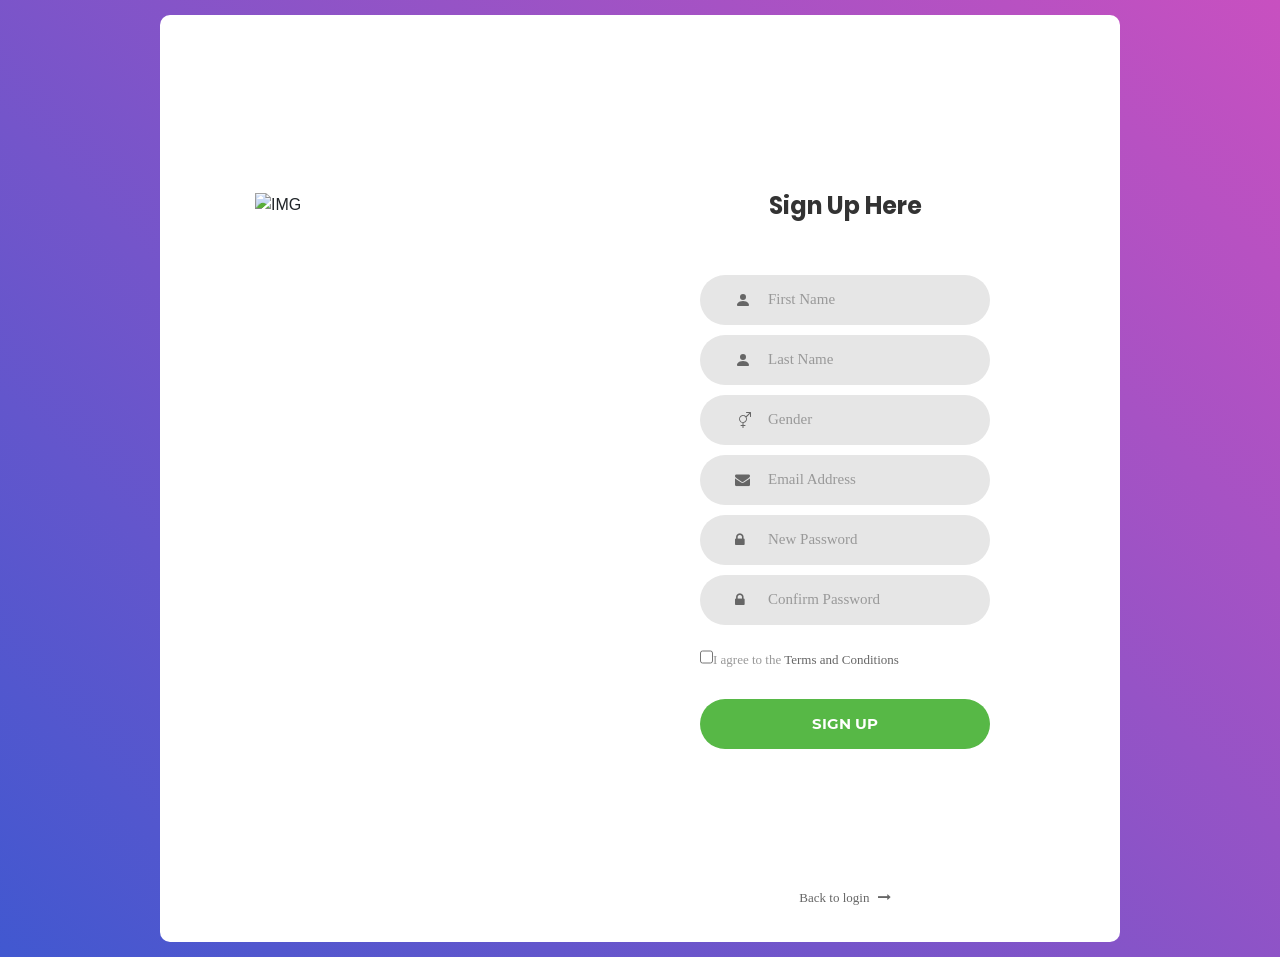
==== signup.html @ 1c7eb10a "Add files via upload" ====
<!DOCTYPE html>
<html lang="en">
  <head>
    <title>Sign Up Page - Student Portfolio</title>
    <meta charset="UTF-8" />
    <meta name="viewport" content="width=device-width, initial-scale=1" />
    <!--===============================================================================================-->
    <link rel="icon" type="image/png" href="images/icons/favicon.ico" />
    <!--===============================================================================================-->
    <link
      rel="stylesheet"
      type="text/css"
      href="vendor/bootstrap/css/bootstrap.min.css"
    />
    <!--===============================================================================================-->
    <link
      rel="stylesheet"
      type="text/css"
      href="fonts/font-awesome-4.7.0/css/font-awesome.min.css"
    />
    <!--===============================================================================================-->
    <link rel="stylesheet" type="text/css" href="vendor/animate/animate.css" />
    <!--===============================================================================================-->
    <link
      rel="stylesheet"
      type="text/css"
      href="vendor/css-hamburgers/hamburgers.min.css"
    />
    <!--===============================================================================================-->
    <link
      rel="stylesheet"
      type="text/css"
      href="vendor/select2/select2.min.css"
    />
    <!--===============================================================================================-->
    <link rel="stylesheet" type="text/css" href="css/util.css" />
    <link rel="stylesheet" type="text/css" href="css/main.css" />
    <!--===============================================================================================-->
  </head>
  <body>
    <div class="limiter">
      <div class="container-login100">
        <div class="wrap-login100">
          <div class="login100-pic js-tilt" data-tilt>
            <img src="images/img-01.png" alt="IMG" />
          </div>

          <form class="login100-form validate-form">
            <span class="login100-form-title"> Sign Up Here </span>

            <div
              class="wrap-input100 validate-input"
              data-validate="Valid email is required: ex@abc.xyz"
            >
              <input
                class="input100"
                type="text"
                name="First Name"
                placeholder="First Name"
              />
              <span class="focus-input100"> </span>
              <span class="symbol-input100"><svg xmlns="http://www.w3.org/2000/svg" width="16" height="16" fill="currentColor" class="bi bi-person-fill" viewBox="0 0 16 16">
                <path d="M3 14s-1 0-1-1 1-4 6-4 6 3 6 4-1 1-1 1zm5-6a3 3 0 1 0 0-6 3 3 0 0 0 0 6"/>
              </svg></span>
            </div>

            <div
              class="wrap-input100 validate-input"
              data-validate="Valid email is required: ex@abc.xyz"
            >
              <input
              
                class="input100"
                type="text"
                name="Last Name"
                placeholder="Last Name"
              />
              
              <span class="focus-input100"> </span>
              <span class="symbol-input100"><svg xmlns="http://www.w3.org/2000/svg" width="16" height="16" fill="currentColor" class="bi bi-person-fill" viewBox="0 0 16 16">
                <path d="M3 14s-1 0-1-1 1-4 6-4 6 3 6 4-1 1-1 1zm5-6a3 3 0 1 0 0-6 3 3 0 0 0 0 6"/>
              </svg></span>
            </div>

            
            <div
            class="wrap-input100 validate-input"
            data-validate="Valid email is required: ex@abc.xyz"
          >
            <input
              class="input100"
              type="text"
              name="gender"
              placeholder="Gender"
            />
            <span class="focus-input100"></span>
            <span class="symbol-input100">
             <svg xmlns="http://www.w3.org/2000/svg" width="16" height="16" fill="currentColor" class="bi bi-gender-ambiguous" viewBox="0 0 16 16">
                    <path fill-rule="evenodd" d="M11.5 1a.5.5 0 0 1 0-1h4a.5.5 0 0 1 .5.5v4a.5.5 0 0 1-1 0V1.707l-3.45 3.45A4 4 0 0 1 8.5 10.97V13H10a.5.5 0 0 1 0 1H8.5v1.5a.5.5 0 0 1-1 0V14H6a.5.5 0 0 1 0-1h1.5v-2.03a4 4 0 1 1 3.471-6.648L14.293 1zm-.997 4.346a3 3 0 1 0-5.006 3.309 3 3 0 0 0 5.006-3.31z"/>
                  </svg>
            </span>
          </div>

            <div
              class="wrap-input100 validate-input"
              data-validate="Valid email is required: ex@abc.xyz"
            >
              <input
                class="input100"
                type="text"
                name="email"
                placeholder="Email Address"
              />
              <span class="focus-input100"></span>
              <span class="symbol-input100">
                <i class="fa fa-envelope" aria-hidden="true"></i>
              </span>
            </div>


            <div
              class="wrap-input100 validate-input"
              data-validate="Password is required"
            >
              <input
                class="input100"
                type="password"
                name="pass"
                placeholder="New Password"
              />
              <span class="focus-input100"></span>
              <span class="symbol-input100">
                <i class="fa fa-lock" aria-hidden="true"></i>
              </span>
            </div>

            <div
              class="wrap-input100 validate-input"
              data-validate="Password is required"
            >
              <input
                class="input100"
                type="password"
                name="pass"
                placeholder="Confirm Password"
              />
              <span class="focus-input100"></span>
              <span class="symbol-input100">
                <i class="fa fa-lock" aria-hidden="true"></i>
              </span>
            </div>
            <div
              class="btn-group"
              role="group"
              aria-label="Basic checkbox toggle button group"
            >
              <input
                type="checkbox"
                class="btn-check"
                id="btncheck1"
                autocomplete="off"
              />
              <label class="" for="btncheck1"
                ><div class="text-center p-t-12">
                  <span class="txt1"> <span> I agree to the </span>
                  <a class="txt2" href=""> Terms and Conditions </a>
                </div></label
              >
            </div>
            <div class="container-login100-form-btn">
              <a href="index.html" class="login100-form-btn">Sign Up</a>
            </div>


            <div class="text-center p-t-136">
              <a class="txt2" href="login.html">
                Back to login
                <i class="fa fa-long-arrow-right m-l-5" aria-hidden="true"></i>
              </a>
            </div>
          </form>
        </div>
      </div>
    </div>

    <!--===============================================================================================-->
    <script src="vendor/jquery/jquery-3.2.1.min.js"></script>
    <!--===============================================================================================-->
    <script src="vendor/bootstrap/js/popper.js"></script>
    <script src="vendor/bootstrap/js/bootstrap.min.js"></script>
    <!--===============================================================================================-->
    <script src="vendor/select2/select2.min.js"></script>
    <!--===============================================================================================-->
    <script src="vendor/tilt/tilt.jquery.min.js"></script>
    <script>
      $(".js-tilt").tilt({
        scale: 1.1,
      });
    </script>
    <!--===============================================================================================-->
    <script src="js/main.js"></script>
  </body>
</html>
---- vendor/css-hamburgers/hamburgers.min.css ----
/*!
 * Hamburgers
 * @description Tasty CSS-animated hamburgers
 * @author Jonathan Suh @jonsuh
 * @site https://jonsuh.com/hamburgers
 * @link https://github.com/jonsuh/hamburgers
 */
.hamburger {
  font: inherit;
  display: inline-block;
  overflow: visible;
  margin: 0;
  padding: 15px;
  cursor: pointer;
  transition-timing-function: linear;
  transition-duration: 0.15s;
  transition-property: opacity, filter;
  text-transform: none;
  color: inherit;
  border: 0;
  background-color: transparent;
}
.hamburger:hover {
  opacity: 0.7;
}
.hamburger-box {
  position: relative;
  display: inline-block;
  width: 40px;
  height: 24px;
}
.hamburger-inner {
  top: 50%;
  display: block;
  margin-top: -2px;
}
.hamburger-inner,
.hamburger-inner:after,
.hamburger-inner:before {
  position: absolute;
  width: 40px;
  height: 4px;
  transition-timing-function: ease;
  transition-duration: 0.15s;
  transition-property: transform;
  border-radius: 4px;
  background-color: #000;
}
.hamburger-inner:after,
.hamburger-inner:before {
  display: block;
  content: "";
}
.hamburger-inner:before {
  top: -10px;
}
.hamburger-inner:after {
  bottom: -10px;
}
.hamburger--3dx .hamburger-box {
  perspective: 80px;
}
.hamburger--3dx .hamburger-inner {
  transition: transform 0.2s cubic-bezier(0.645, 0.045, 0.355, 1),
    background-color 0s cubic-bezier(0.645, 0.045, 0.355, 1) 0.1s;
}
.hamburger--3dx .hamburger-inner:after,
.hamburger--3dx .hamburger-inner:before {
  transition: transform 0s cubic-bezier(0.645, 0.045, 0.355, 1) 0.1s;
}
.hamburger--3dx.is-active .hamburger-inner {
  transform: rotateY(180deg);
  background-color: transparent;
}
.hamburger--3dx.is-active .hamburger-inner:before {
  transform: translate3d(0, 10px, 0) rotate(45deg);
}
.hamburger--3dx.is-active .hamburger-inner:after {
  transform: translate3d(0, -10px, 0) rotate(-45deg);
}
.hamburger--3dx-r .hamburger-box {
  perspective: 80px;
}
.hamburger--3dx-r .hamburger-inner {
  transition: transform 0.2s cubic-bezier(0.645, 0.045, 0.355, 1),
    background-color 0s cubic-bezier(0.645, 0.045, 0.355, 1) 0.1s;
}
.hamburger--3dx-r .hamburger-inner:after,
.hamburger--3dx-r .hamburger-inner:before {
  transition: transform 0s cubic-bezier(0.645, 0.045, 0.355, 1) 0.1s;
}
.hamburger--3dx-r.is-active .hamburger-inner {
  transform: rotateY(-180deg);
  background-color: transparent;
}
.hamburger--3dx-r.is-active .hamburger-inner:before {
  transform: translate3d(0, 10px, 0) rotate(45deg);
}
.hamburger--3dx-r.is-active .hamburger-inner:after {
  transform: translate3d(0, -10px, 0) rotate(-45deg);
}
.hamburger--3dy .hamburger-box {
  perspective: 80px;
}
.hamburger--3dy .hamburger-inner {
  transition: transform 0.2s cubic-bezier(0.645, 0.045, 0.355, 1),
    background-color 0s cubic-bezier(0.645, 0.045, 0.355, 1) 0.1s;
}
.hamburger--3dy .hamburger-inner:after,
.hamburger--3dy .hamburger-inner:before {
  transition: transform 0s cubic-bezier(0.645, 0.045, 0.355, 1) 0.1s;
}
.hamburger--3dy.is-active .hamburger-inner {
  transform: rotateX(-180deg);
  background-color: transparent;
}
.hamburger--3dy.is-active .hamburger-inner:before {
  transform: translate3d(0, 10px, 0) rotate(45deg);
}
.hamburger--3dy.is-active .hamburger-inner:after {
  transform: translate3d(0, -10px, 0) rotate(-45deg);
}
.hamburger--3dy-r .hamburger-box {
  perspective: 80px;
}
.hamburger--3dy-r .hamburger-inner {
  transition: transform 0.2s cubic-bezier(0.645, 0.045, 0.355, 1),
    background-color 0s cubic-bezier(0.645, 0.045, 0.355, 1) 0.1s;
}
.hamburger--3dy-r .hamburger-inner:after,
.hamburger--3dy-r .hamburger-inner:before {
  transition: transform 0s cubic-bezier(0.645, 0.045, 0.355, 1) 0.1s;
}
.hamburger--3dy-r.is-active .hamburger-inner {
  transform: rotateX(180deg);
  background-color: transparent;
}
.hamburger--3dy-r.is-active .hamburger-inner:before {
  transform: translate3d(0, 10px, 0) rotate(45deg);
}
.hamburger--3dy-r.is-active .hamburger-inner:after {
  transform: translate3d(0, -10px, 0) rotate(-45deg);
}
.hamburger--arrow.is-active .hamburger-inner:before {
  transform: translate3d(-8px, 0, 0) rotate(-45deg) scaleX(0.7);
}
.hamburger--arrow.is-active .hamburger-inner:after {
  transform: translate3d(-8px, 0, 0) rotate(45deg) scaleX(0.7);
}
.hamburger--arrow-r.is-active .hamburger-inner:before {
  transform: translate3d(8px, 0, 0) rotate(45deg) scaleX(0.7);
}
.hamburger--arrow-r.is-active .hamburger-inner:after {
  transform: translate3d(8px, 0, 0) rotate(-45deg) scaleX(0.7);
}
.hamburger--arrowalt .hamburger-inner:before {
  transition: top 0.1s ease 0.15s,
    transform 0.15s cubic-bezier(0.165, 0.84, 0.44, 1);
}
.hamburger--arrowalt .hamburger-inner:after {
  transition: bottom 0.1s ease 0.15s,
    transform 0.15s cubic-bezier(0.165, 0.84, 0.44, 1);
}
.hamburger--arrowalt.is-active .hamburger-inner:before {
  top: 0;
  transition: top 0.1s ease,
    transform 0.15s cubic-bezier(0.895, 0.03, 0.685, 0.22) 0.1s;
  transform: translate3d(-8px, -10px, 0) rotate(-45deg) scaleX(0.7);
}
.hamburger--arrowalt.is-active .hamburger-inner:after {
  bottom: 0;
  transition: bottom 0.1s ease,
    transform 0.15s cubic-bezier(0.895, 0.03, 0.685, 0.22) 0.1s;
  transform: translate3d(-8px, 10px, 0) rotate(45deg) scaleX(0.7);
}
.hamburger--arrowalt-r .hamburger-inner:before {
  transition: top 0.1s ease 0.15s,
    transform 0.15s cubic-bezier(0.165, 0.84, 0.44, 1);
}
.hamburger--arrowalt-r .hamburger-inner:after {
  transition: bottom 0.1s ease 0.15s,
    transform 0.15s cubic-bezier(0.165, 0.84, 0.44, 1);
}
.hamburger--arrowalt-r.is-active .hamburger-inner:before {
  top: 0;
  transition: top 0.1s ease,
    transform 0.15s cubic-bezier(0.895, 0.03, 0.685, 0.22) 0.1s;
  transform: translate3d(8px, -10px, 0) rotate(45deg) scaleX(0.7);
}
.hamburger--arrowalt-r.is-active .hamburger-inner:after {
  bottom: 0;
  transition: bottom 0.1s ease,
    transform 0.15s cubic-bezier(0.895, 0.03, 0.685, 0.22) 0.1s;
  transform: translate3d(8px, 10px, 0) rotate(-45deg) scaleX(0.7);
}
.hamburger--boring .hamburger-inner,
.hamburger--boring .hamburger-inner:after,
.hamburger--boring .hamburger-inner:before {
  transition-property: none;
}
.hamburger--boring.is-active .hamburger-inner {
  transform: rotate(45deg);
}
.hamburger--boring.is-active .hamburger-inner:before {
  top: 0;
  opacity: 0;
}
.hamburger--boring.is-active .hamburger-inner:after {
  bottom: 0;
  transform: rotate(-90deg);
}
.hamburger--collapse .hamburger-inner {
  top: auto;
  bottom: 0;
  transition-delay: 0.15s;
  transition-timing-function: cubic-bezier(0.55, 0.055, 0.675, 0.19);
  transition-duration: 0.15s;
}
.hamburger--collapse .hamburger-inner:after {
  top: -20px;
  transition: top 0.3s cubic-bezier(0.33333, 0.66667, 0.66667, 1) 0.3s,
    opacity 0.1s linear;
}
.hamburger--collapse .hamburger-inner:before {
  transition: top 0.12s cubic-bezier(0.33333, 0.66667, 0.66667, 1) 0.3s,
    transform 0.15s cubic-bezier(0.55, 0.055, 0.675, 0.19);
}
.hamburger--collapse.is-active .hamburger-inner {
  transition-delay: 0.32s;
  transition-timing-function: cubic-bezier(0.215, 0.61, 0.355, 1);
  transform: translate3d(0, -10px, 0) rotate(-45deg);
}
.hamburger--collapse.is-active .hamburger-inner:after {
  top: 0;
  transition: top 0.3s cubic-bezier(0.33333, 0, 0.66667, 0.33333),
    opacity 0.1s linear 0.27s;
  opacity: 0;
}
.hamburger--collapse.is-active .hamburger-inner:before {
  top: 0;
  transition: top 0.12s cubic-bezier(0.33333, 0, 0.66667, 0.33333) 0.18s,
    transform 0.15s cubic-bezier(0.215, 0.61, 0.355, 1) 0.42s;
  transform: rotate(-90deg);
}
.hamburger--collapse-r .hamburger-inner {
  top: auto;
  bottom: 0;
  transition-delay: 0.15s;
  transition-timing-function: cubic-bezier(0.55, 0.055, 0.675, 0.19);
  transition-duration: 0.15s;
}
.hamburger--collapse-r .hamburger-inner:after {
  top: -20px;
  transition: top 0.3s cubic-bezier(0.33333, 0.66667, 0.66667, 1) 0.3s,
    opacity 0.1s linear;
}
.hamburger--collapse-r .hamburger-inner:before {
  transition: top 0.12s cubic-bezier(0.33333, 0.66667, 0.66667, 1) 0.3s,
    transform 0.15s cubic-bezier(0.55, 0.055, 0.675, 0.19);
}
.hamburger--collapse-r.is-active .hamburger-inner {
  transition-delay: 0.32s;
  transition-timing-function: cubic-bezier(0.215, 0.61, 0.355, 1);
  transform: translate3d(0, -10px, 0) rotate(45deg);
}
.hamburger--collapse-r.is-active .hamburger-inner:after {
  top: 0;
  transition: top 0.3s cubic-bezier(0.33333, 0, 0.66667, 0.33333),
    opacity 0.1s linear 0.27s;
  opacity: 0;
}
.hamburger--collapse-r.is-active .hamburger-inner:before {
  top: 0;
  transition: top 0.12s cubic-bezier(0.33333, 0, 0.66667, 0.33333) 0.18s,
    transform 0.15s cubic-bezier(0.215, 0.61, 0.355, 1) 0.42s;
  transform: rotate(90deg);
}
.hamburger--elastic .hamburger-inner {
  top: 2px;
  transition-timing-function: cubic-bezier(0.68, -0.55, 0.265, 1.55);
  transition-duration: 0.4s;
}
.hamburger--elastic .hamburger-inner:before {
  top: 10px;
  transition: opacity 0.15s ease 0.4s;
}
.hamburger--elastic .hamburger-inner:after {
  top: 20px;
  transition: transform 0.4s cubic-bezier(0.68, -0.55, 0.265, 1.55);
}
.hamburger--elastic.is-active .hamburger-inner {
  transition-delay: 0.1s;
  transform: translate3d(0, 10px, 0) rotate(135deg);
}
.hamburger--elastic.is-active .hamburger-inner:before {
  transition-delay: 0s;
  opacity: 0;
}
.hamburger--elastic.is-active .hamburger-inner:after {
  transition-delay: 0.1s;
  transform: translate3d(0, -20px, 0) rotate(-270deg);
}
.hamburger--elastic-r .hamburger-inner {
  top: 2px;
  transition-timing-function: cubic-bezier(0.68, -0.55, 0.265, 1.55);
  transition-duration: 0.4s;
}
.hamburger--elastic-r .hamburger-inner:before {
  top: 10px;
  transition: opacity 0.15s ease 0.4s;
}
.hamburger--elastic-r .hamburger-inner:after {
  top: 20px;
  transition: transform 0.4s cubic-bezier(0.68, -0.55, 0.265, 1.55);
}
.hamburger--elastic-r.is-active .hamburger-inner {
  transition-delay: 0.1s;
  transform: translate3d(0, 10px, 0) rotate(-135deg);
}
.hamburger--elastic-r.is-active .hamburger-inner:before {
  transition-delay: 0s;
  opacity: 0;
}
.hamburger--elastic-r.is-active .hamburger-inner:after {
  transition-delay: 0.1s;
  transform: translate3d(0, -20px, 0) rotate(270deg);
}
.hamburger--emphatic {
  overflow: hidden;
}
.hamburger--emphatic .hamburger-inner {
  transition: background-color 0.2s ease-in 0.25s;
}
.hamburger--emphatic .hamburger-inner:before {
  left: 0;
  transition: transform 0.2s cubic-bezier(0.6, 0.04, 0.98, 0.335),
    top 0.05s linear 0.2s, left 0.2s ease-in 0.25s;
}
.hamburger--emphatic .hamburger-inner:after {
  top: 10px;
  right: 0;
  transition: transform 0.2s cubic-bezier(0.6, 0.04, 0.98, 0.335),
    top 0.05s linear 0.2s, right 0.2s ease-in 0.25s;
}
.hamburger--emphatic.is-active .hamburger-inner {
  transition-delay: 0s;
  transition-timing-function: ease-out;
  background-color: transparent;
}
.hamburger--emphatic.is-active .hamburger-inner:before {
  top: -80px;
  left: -80px;
  transition: left 0.2s ease-out, top 0.05s linear 0.2s,
    transform 0.2s cubic-bezier(0.075, 0.82, 0.165, 1) 0.25s;
  transform: translate3d(80px, 80px, 0) rotate(45deg);
}
.hamburger--emphatic.is-active .hamburger-inner:after {
  top: -80px;
  right: -80px;
  transition: right 0.2s ease-out, top 0.05s linear 0.2s,
    transform 0.2s cubic-bezier(0.075, 0.82, 0.165, 1) 0.25s;
  transform: translate3d(-80px, 80px, 0) rotate(-45deg);
}
.hamburger--emphatic-r {
  overflow: hidden;
}
.hamburger--emphatic-r .hamburger-inner {
  transition: background-color 0.2s ease-in 0.25s;
}
.hamburger--emphatic-r .hamburger-inner:before {
  left: 0;
  transition: transform 0.2s cubic-bezier(0.6, 0.04, 0.98, 0.335),
    top 0.05s linear 0.2s, left 0.2s ease-in 0.25s;
}
.hamburger--emphatic-r .hamburger-inner:after {
  top: 10px;
  right: 0;
  transition: transform 0.2s cubic-bezier(0.6, 0.04, 0.98, 0.335),
    top 0.05s linear 0.2s, right 0.2s ease-in 0.25s;
}
.hamburger--emphatic-r.is-active .hamburger-inner {
  transition-delay: 0s;
  transition-timing-function: ease-out;
  background-color: transparent;
}
.hamburger--emphatic-r.is-active .hamburger-inner:before {
  top: 80px;
  left: -80px;
  transition: left 0.2s ease-out, top 0.05s linear 0.2s,
    transform 0.2s cubic-bezier(0.075, 0.82, 0.165, 1) 0.25s;
  transform: translate3d(80px, -80px, 0) rotate(-45deg);
}
.hamburger--emphatic-r.is-active .hamburger-inner:after {
  top: 80px;
  right: -80px;
  transition: right 0.2s ease-out, top 0.05s linear 0.2s,
    transform 0.2s cubic-bezier(0.075, 0.82, 0.165, 1) 0.25s;
  transform: translate3d(-80px, -80px, 0) rotate(45deg);
}
.hamburger--slider .hamburger-inner {
  top: 2px;
}
.hamburger--slider .hamburger-inner:before {
  top: 10px;
  transition-timing-function: ease;
  transition-duration: 0.2s;
  transition-property: transform, opacity;
}
.hamburger--slider .hamburger-inner:after {
  top: 20px;
}
.hamburger--slider.is-active .hamburger-inner {
  transform: translate3d(0, 10px, 0) rotate(45deg);
}
.hamburger--slider.is-active .hamburger-inner:before {
  transform: rotate(-45deg) translate3d(-5.71429px, -6px, 0);
  opacity: 0;
}
.hamburger--slider.is-active .hamburger-inner:after {
  transform: translate3d(0, -20px, 0) rotate(-90deg);
}
.hamburger--slider-r .hamburger-inner {
  top: 2px;
}
.hamburger--slider-r .hamburger-inner:before {
  top: 10px;
  transition-timing-function: ease;
  transition-duration: 0.2s;
  transition-property: transform, opacity;
}
.hamburger--slider-r .hamburger-inner:after {
  top: 20px;
}
.hamburger--slider-r.is-active .hamburger-inner {
  transform: translate3d(0, 10px, 0) rotate(-45deg);
}
.hamburger--slider-r.is-active .hamburger-inner:before {
  transform: rotate(45deg) translate3d(5.71429px, -6px, 0);
  opacity: 0;
}
.hamburger--slider-r.is-active .hamburger-inner:after {
  transform: translate3d(0, -20px, 0) rotate(90deg);
}
.hamburger--spring .hamburger-inner {
  top: 2px;
  transition: background-color 0s linear 0.15s;
}
.hamburger--spring .hamburger-inner:before {
  top: 10px;
  transition: top 0.12s cubic-bezier(0.33333, 0.66667, 0.66667, 1) 0.3s,
    transform 0.15s cubic-bezier(0.55, 0.055, 0.675, 0.19);
}
.hamburger--spring .hamburger-inner:after {
  top: 20px;
  transition: top 0.3s cubic-bezier(0.33333, 0.66667, 0.66667, 1) 0.3s,
    transform 0.15s cubic-bezier(0.55, 0.055, 0.675, 0.19);
}
.hamburger--spring.is-active .hamburger-inner {
  transition-delay: 0.32s;
  background-color: transparent;
}
.hamburger--spring.is-active .hamburger-inner:before {
  top: 0;
  transition: top 0.12s cubic-bezier(0.33333, 0, 0.66667, 0.33333) 0.18s,
    transform 0.15s cubic-bezier(0.215, 0.61, 0.355, 1) 0.32s;
  transform: translate3d(0, 10px, 0) rotate(45deg);
}
.hamburger--spring.is-active .hamburger-inner:after {
  top: 0;
  transition: top 0.3s cubic-bezier(0.33333, 0, 0.66667, 0.33333),
    transform 0.15s cubic-bezier(0.215, 0.61, 0.355, 1) 0.32s;
  transform: translate3d(0, 10px, 0) rotate(-45deg);
}
.hamburger--spring-r .hamburger-inner {
  top: auto;
  bottom: 0;
  transition-delay: 0s;
  transition-timing-function: cubic-bezier(0.55, 0.055, 0.675, 0.19);
  transition-duration: 0.15s;
}
.hamburger--spring-r .hamburger-inner:after {
  top: -20px;
  transition: top 0.3s cubic-bezier(0.33333, 0.66667, 0.66667, 1) 0.3s,
    opacity 0s linear;
}
.hamburger--spring-r .hamburger-inner:before {
  transition: top 0.12s cubic-bezier(0.33333, 0.66667, 0.66667, 1) 0.3s,
    transform 0.15s cubic-bezier(0.55, 0.055, 0.675, 0.19);
}
.hamburger--spring-r.is-active .hamburger-inner {
  transition-delay: 0.32s;
  transition-timing-function: cubic-bezier(0.215, 0.61, 0.355, 1);
  transform: translate3d(0, -10px, 0) rotate(-45deg);
}
.hamburger--spring-r.is-active .hamburger-inner:after {
  top: 0;
  transition: top 0.3s cubic-bezier(0.33333, 0, 0.66667, 0.33333),
    opacity 0s linear 0.32s;
  opacity: 0;
}
.hamburger--spring-r.is-active .hamburger-inner:before {
  top: 0;
  transition: top 0.12s cubic-bezier(0.33333, 0, 0.66667, 0.33333) 0.18s,
    transform 0.15s cubic-bezier(0.215, 0.61, 0.355, 1) 0.32s;
  transform: rotate(90deg);
}
.hamburger--stand .hamburger-inner {
  transition: transform 0.1s cubic-bezier(0.55, 0.055, 0.675, 0.19) 0.22s,
    background-color 0s linear 0.1s;
}
.hamburger--stand .hamburger-inner:before {
  transition: top 0.1s ease-in 0.1s,
    transform 0.1s cubic-bezier(0.55, 0.055, 0.675, 0.19) 0s;
}
.hamburger--stand .hamburger-inner:after {
  transition: bottom 0.1s ease-in 0.1s,
    transform 0.1s cubic-bezier(0.55, 0.055, 0.675, 0.19) 0s;
}
.hamburger--stand.is-active .hamburger-inner {
  transition: transform 0.1s cubic-bezier(0.215, 0.61, 0.355, 1) 0s,
    background-color 0s linear 0.22s;
  transform: rotate(90deg);
  background-color: transparent;
}
.hamburger--stand.is-active .hamburger-inner:before {
  top: 0;
  transition: top 0.1s ease-out 0.12s,
    transform 0.1s cubic-bezier(0.215, 0.61, 0.355, 1) 0.22s;
  transform: rotate(-45deg);
}
.hamburger--stand.is-active .hamburger-inner:after {
  bottom: 0;
  transition: bottom 0.1s ease-out 0.12s,
    transform 0.1s cubic-bezier(0.215, 0.61, 0.355, 1) 0.22s;
  transform: rotate(45deg);
}
.hamburger--stand-r .hamburger-inner {
  transition: transform 0.1s cubic-bezier(0.55, 0.055, 0.675, 0.19) 0.22s,
    background-color 0s linear 0.1s;
}
.hamburger--stand-r .hamburger-inner:before {
  transition: top 0.1s ease-in 0.1s,
    transform 0.1s cubic-bezier(0.55, 0.055, 0.675, 0.19) 0s;
}
.hamburger--stand-r .hamburger-inner:after {
  transition: bottom 0.1s ease-in 0.1s,
    transform 0.1s cubic-bezier(0.55, 0.055, 0.675, 0.19) 0s;
}
.hamburger--stand-r.is-active .hamburger-inner {
  transition: transform 0.1s cubic-bezier(0.215, 0.61, 0.355, 1) 0s,
    background-color 0s linear 0.22s;
  transform: rotate(-90deg);
  background-color: transparent;
}
.hamburger--stand-r.is-active .hamburger-inner:before {
  top: 0;
  transition: top 0.1s ease-out 0.12s,
    transform 0.1s cubic-bezier(0.215, 0.61, 0.355, 1) 0.22s;
  transform: rotate(-45deg);
}
.hamburger--stand-r.is-active .hamburger-inner:after {
  bottom: 0;
  transition: bottom 0.1s ease-out 0.12s,
    transform 0.1s cubic-bezier(0.215, 0.61, 0.355, 1) 0.22s;
  transform: rotate(45deg);
}
.hamburger--spin .hamburger-inner {
  transition-timing-function: cubic-bezier(0.55, 0.055, 0.675, 0.19);
  transition-duration: 0.3s;
}
.hamburger--spin .hamburger-inner:before {
  transition: top 0.1s ease-in 0.34s, opacity 0.1s ease-in;
}
.hamburger--spin .hamburger-inner:after {
  transition: bottom 0.1s ease-in 0.34s,
    transform 0.3s cubic-bezier(0.55, 0.055, 0.675, 0.19);
}
.hamburger--spin.is-active .hamburger-inner {
  transition-delay: 0.14s;
  transition-timing-function: cubic-bezier(0.215, 0.61, 0.355, 1);
  transform: rotate(225deg);
}
.hamburger--spin.is-active .hamburger-inner:before {
  top: 0;
  transition: top 0.1s ease-out, opacity 0.1s ease-out 0.14s;
  opacity: 0;
}
.hamburger--spin.is-active .hamburger-inner:after {
  bottom: 0;
  transition: bottom 0.1s ease-out,
    transform 0.3s cubic-bezier(0.215, 0.61, 0.355, 1) 0.14s;
  transform: rotate(-90deg);
}
.hamburger--spin-r .hamburger-inner {
  transition-timing-function: cubic-bezier(0.55, 0.055, 0.675, 0.19);
  transition-duration: 0.3s;
}
.hamburger--spin-r .hamburger-inner:before {
  transition: top 0.1s ease-in 0.34s, opacity 0.1s ease-in;
}
.hamburger--spin-r .hamburger-inner:after {
  transition: bottom 0.1s ease-in 0.34s,
    transform 0.3s cubic-bezier(0.55, 0.055, 0.675, 0.19);
}
.hamburger--spin-r.is-active .hamburger-inner {
  transition-delay: 0.14s;
  transition-timing-function: cubic-bezier(0.215, 0.61, 0.355, 1);
  transform: rotate(-225deg);
}
.hamburger--spin-r.is-active .hamburger-inner:before {
  top: 0;
  transition: top 0.1s ease-out, opacity 0.1s ease-out 0.14s;
  opacity: 0;
}
.hamburger--spin-r.is-active .hamburger-inner:after {
  bottom: 0;
  transition: bottom 0.1s ease-out,
    transform 0.3s cubic-bezier(0.215, 0.61, 0.355, 1) 0.14s;
  transform: rotate(90deg);
}
.hamburger--squeeze .hamburger-inner {
  transition-timing-function: cubic-bezier(0.55, 0.055, 0.675, 0.19);
  transition-duration: 0.1s;
}
.hamburger--squeeze .hamburger-inner:before {
  transition: top 0.1s ease 0.14s, opacity 0.1s ease;
}
.hamburger--squeeze .hamburger-inner:after {
  transition: bottom 0.1s ease 0.14s,
    transform 0.1s cubic-bezier(0.55, 0.055, 0.675, 0.19);
}
.hamburger--squeeze.is-active .hamburger-inner {
  transition-delay: 0.14s;
  transition-timing-function: cubic-bezier(0.215, 0.61, 0.355, 1);
  transform: rotate(45deg);
}
.hamburger--squeeze.is-active .hamburger-inner:before {
  top: 0;
  transition: top 0.1s ease, opacity 0.1s ease 0.14s;
  opacity: 0;
}
.hamburger--squeeze.is-active .hamburger-inner:after {
  bottom: 0;
  transition: bottom 0.1s ease,
    transform 0.1s cubic-bezier(0.215, 0.61, 0.355, 1) 0.14s;
  transform: rotate(-90deg);
}
.hamburger--vortex .hamburger-inner {
  transition-timing-function: cubic-bezier(0.19, 1, 0.22, 1);
  transition-duration: 0.3s;
}
.hamburger--vortex .hamburger-inner:after,
.hamburger--vortex .hamburger-inner:before {
  transition-delay: 0.1s;
  transition-timing-function: linear;
  transition-duration: 0s;
}
.hamburger--vortex .hamburger-inner:before {
  transition-property: top, opacity;
}
.hamburger--vortex .hamburger-inner:after {
  transition-property: bottom, transform;
}
.hamburger--vortex.is-active .hamburger-inner {
  transition-timing-function: cubic-bezier(0.19, 1, 0.22, 1);
  transform: rotate(765deg);
}
.hamburger--vortex.is-active .hamburger-inner:after,
.hamburger--vortex.is-active .hamburger-inner:before {
  transition-delay: 0s;
}
.hamburger--vortex.is-active .hamburger-inner:before {
  top: 0;
  opacity: 0;
}
.hamburger--vortex.is-active .hamburger-inner:after {
  bottom: 0;
  transform: rotate(90deg);
}
.hamburger--vortex-r .hamburger-inner {
  transition-timing-function: cubic-bezier(0.19, 1, 0.22, 1);
  transition-duration: 0.3s;
}
.hamburger--vortex-r .hamburger-inner:after,
.hamburger--vortex-r .hamburger-inner:before {
  transition-delay: 0.1s;
  transition-timing-function: linear;
  transition-duration: 0s;
}
.hamburger--vortex-r .hamburger-inner:before {
  transition-property: top, opacity;
}
.hamburger--vortex-r .hamburger-inner:after {
  transition-property: bottom, transform;
}
.hamburger--vortex-r.is-active .hamburger-inner {
  transition-timing-function: cubic-bezier(0.19, 1, 0.22, 1);
  transform: rotate(-765deg);
}
.hamburger--vortex-r.is-active .hamburger-inner:after,
.hamburger--vortex-r.is-active .hamburger-inner:before {
  transition-delay: 0s;
}
.hamburger--vortex-r.is-active .hamburger-inner:before {
  top: 0;
  opacity: 0;
}
.hamburger--vortex-r.is-active .hamburger-inner:after {
  bottom: 0;
  transform: rotate(-90deg);
}
---- css/util.css ----
/*[ FONT SIZE ]
///////////////////////////////////////////////////////////
*/
.fs-1 {font-size: 1px;}
.fs-2 {font-size: 2px;}
.fs-3 {font-size: 3px;}
.fs-4 {font-size: 4px;}
.fs-5 {font-size: 5px;}
.fs-6 {font-size: 6px;}
.fs-7 {font-size: 7px;}
.fs-8 {font-size: 8px;}
.fs-9 {font-size: 9px;}
.fs-10 {font-size: 10px;}
.fs-11 {font-size: 11px;}
.fs-12 {font-size: 12px;}
.fs-13 {font-size: 13px;}
.fs-14 {font-size: 14px;}
.fs-15 {font-size: 15px;}
.fs-16 {font-size: 16px;}
.fs-17 {font-size: 17px;}
.fs-18 {font-size: 18px;}
.fs-19 {font-size: 19px;}
.fs-20 {font-size: 20px;}
.fs-21 {font-size: 21px;}
.fs-22 {font-size: 22px;}
.fs-23 {font-size: 23px;}
.fs-24 {font-size: 24px;}
.fs-25 {font-size: 25px;}
.fs-26 {font-size: 26px;}
.fs-27 {font-size: 27px;}
.fs-28 {font-size: 28px;}
.fs-29 {font-size: 29px;}
.fs-30 {font-size: 30px;}
.fs-31 {font-size: 31px;}
.fs-32 {font-size: 32px;}
.fs-33 {font-size: 33px;}
.fs-34 {font-size: 34px;}
.fs-35 {font-size: 35px;}
.fs-36 {font-size: 36px;}
.fs-37 {font-size: 37px;}
.fs-38 {font-size: 38px;}
.fs-39 {font-size: 39px;}
.fs-40 {font-size: 40px;}
.fs-41 {font-size: 41px;}
.fs-42 {font-size: 42px;}
.fs-43 {font-size: 43px;}
.fs-44 {font-size: 44px;}
.fs-45 {font-size: 45px;}
.fs-46 {font-size: 46px;}
.fs-47 {font-size: 47px;}
.fs-48 {font-size: 48px;}
.fs-49 {font-size: 49px;}
.fs-50 {font-size: 50px;}
.fs-51 {font-size: 51px;}
.fs-52 {font-size: 52px;}
.fs-53 {font-size: 53px;}
.fs-54 {font-size: 54px;}
.fs-55 {font-size: 55px;}
.fs-56 {font-size: 56px;}
.fs-57 {font-size: 57px;}
.fs-58 {font-size: 58px;}
.fs-59 {font-size: 59px;}
.fs-60 {font-size: 60px;}
.fs-61 {font-size: 61px;}
.fs-62 {font-size: 62px;}
.fs-63 {font-size: 63px;}
.fs-64 {font-size: 64px;}
.fs-65 {font-size: 65px;}
.fs-66 {font-size: 66px;}
.fs-67 {font-size: 67px;}
.fs-68 {font-size: 68px;}
.fs-69 {font-size: 69px;}
.fs-70 {font-size: 70px;}
.fs-71 {font-size: 71px;}
.fs-72 {font-size: 72px;}
.fs-73 {font-size: 73px;}
.fs-74 {font-size: 74px;}
.fs-75 {font-size: 75px;}
.fs-76 {font-size: 76px;}
.fs-77 {font-size: 77px;}
.fs-78 {font-size: 78px;}
.fs-79 {font-size: 79px;}
.fs-80 {font-size: 80px;}
.fs-81 {font-size: 81px;}
.fs-82 {font-size: 82px;}
.fs-83 {font-size: 83px;}
.fs-84 {font-size: 84px;}
.fs-85 {font-size: 85px;}
.fs-86 {font-size: 86px;}
.fs-87 {font-size: 87px;}
.fs-88 {font-size: 88px;}
.fs-89 {font-size: 89px;}
.fs-90 {font-size: 90px;}
.fs-91 {font-size: 91px;}
.fs-92 {font-size: 92px;}
.fs-93 {font-size: 93px;}
.fs-94 {font-size: 94px;}
.fs-95 {font-size: 95px;}
.fs-96 {font-size: 96px;}
.fs-97 {font-size: 97px;}
.fs-98 {font-size: 98px;}
.fs-99 {font-size: 99px;}
.fs-100 {font-size: 100px;}
.fs-101 {font-size: 101px;}
.fs-102 {font-size: 102px;}
.fs-103 {font-size: 103px;}
.fs-104 {font-size: 104px;}
.fs-105 {font-size: 105px;}
.fs-106 {font-size: 106px;}
.fs-107 {font-size: 107px;}
.fs-108 {font-size: 108px;}
.fs-109 {font-size: 109px;}
.fs-110 {font-size: 110px;}
.fs-111 {font-size: 111px;}
.fs-112 {font-size: 112px;}
.fs-113 {font-size: 113px;}
.fs-114 {font-size: 114px;}
.fs-115 {font-size: 115px;}
.fs-116 {font-size: 116px;}
.fs-117 {font-size: 117px;}
.fs-118 {font-size: 118px;}
.fs-119 {font-size: 119px;}
.fs-120 {font-size: 120px;}
.fs-121 {font-size: 121px;}
.fs-122 {font-size: 122px;}
.fs-123 {font-size: 123px;}
.fs-124 {font-size: 124px;}
.fs-125 {font-size: 125px;}
.fs-126 {font-size: 126px;}
.fs-127 {font-size: 127px;}
.fs-128 {font-size: 128px;}
.fs-129 {font-size: 129px;}
.fs-130 {font-size: 130px;}
.fs-131 {font-size: 131px;}
.fs-132 {font-size: 132px;}
.fs-133 {font-size: 133px;}
.fs-134 {font-size: 134px;}
.fs-135 {font-size: 135px;}
.fs-136 {font-size: 136px;}
.fs-137 {font-size: 137px;}
.fs-138 {font-size: 138px;}
.fs-139 {font-size: 139px;}
.fs-140 {font-size: 140px;}
.fs-141 {font-size: 141px;}
.fs-142 {font-size: 142px;}
.fs-143 {font-size: 143px;}
.fs-144 {font-size: 144px;}
.fs-145 {font-size: 145px;}
.fs-146 {font-size: 146px;}
.fs-147 {font-size: 147px;}
.fs-148 {font-size: 148px;}
.fs-149 {font-size: 149px;}
.fs-150 {font-size: 150px;}
.fs-151 {font-size: 151px;}
.fs-152 {font-size: 152px;}
.fs-153 {font-size: 153px;}
.fs-154 {font-size: 154px;}
.fs-155 {font-size: 155px;}
.fs-156 {font-size: 156px;}
.fs-157 {font-size: 157px;}
.fs-158 {font-size: 158px;}
.fs-159 {font-size: 159px;}
.fs-160 {font-size: 160px;}
.fs-161 {font-size: 161px;}
.fs-162 {font-size: 162px;}
.fs-163 {font-size: 163px;}
.fs-164 {font-size: 164px;}
.fs-165 {font-size: 165px;}
.fs-166 {font-size: 166px;}
.fs-167 {font-size: 167px;}
.fs-168 {font-size: 168px;}
.fs-169 {font-size: 169px;}
.fs-170 {font-size: 170px;}
.fs-171 {font-size: 171px;}
.fs-172 {font-size: 172px;}
.fs-173 {font-size: 173px;}
.fs-174 {font-size: 174px;}
.fs-175 {font-size: 175px;}
.fs-176 {font-size: 176px;}
.fs-177 {font-size: 177px;}
.fs-178 {font-size: 178px;}
.fs-179 {font-size: 179px;}
.fs-180 {font-size: 180px;}
.fs-181 {font-size: 181px;}
.fs-182 {font-size: 182px;}
.fs-183 {font-size: 183px;}
.fs-184 {font-size: 184px;}
.fs-185 {font-size: 185px;}
.fs-186 {font-size: 186px;}
.fs-187 {font-size: 187px;}
.fs-188 {font-size: 188px;}
.fs-189 {font-size: 189px;}
.fs-190 {font-size: 190px;}
.fs-191 {font-size: 191px;}
.fs-192 {font-size: 192px;}
.fs-193 {font-size: 193px;}
.fs-194 {font-size: 194px;}
.fs-195 {font-size: 195px;}
.fs-196 {font-size: 196px;}
.fs-197 {font-size: 197px;}
.fs-198 {font-size: 198px;}
.fs-199 {font-size: 199px;}
.fs-200 {font-size: 200px;}

/*[ PADDING ]
///////////////////////////////////////////////////////////
*/
.p-t-0 {padding-top: 0px;}
.p-t-1 {padding-top: 1px;}
.p-t-2 {padding-top: 2px;}
.p-t-3 {padding-top: 3px;}
.p-t-4 {padding-top: 4px;}
.p-t-5 {padding-top: 5px;}
.p-t-6 {padding-top: 6px;}
.p-t-7 {padding-top: 7px;}
.p-t-8 {padding-top: 8px;}
.p-t-9 {padding-top: 9px;}
.p-t-10 {padding-top: 10px;}
.p-t-11 {padding-top: 11px;}
.p-t-12 {padding-top: 12px;}
.p-t-13 {padding-top: 13px;}
.p-t-14 {padding-top: 14px;}
.p-t-15 {padding-top: 15px;}
.p-t-16 {padding-top: 16px;}
.p-t-17 {padding-top: 17px;}
.p-t-18 {padding-top: 18px;}
.p-t-19 {padding-top: 19px;}
.p-t-20 {padding-top: 20px;}
.p-t-21 {padding-top: 21px;}
.p-t-22 {padding-top: 22px;}
.p-t-23 {padding-top: 23px;}
.p-t-24 {padding-top: 24px;}
.p-t-25 {padding-top: 25px;}
.p-t-26 {padding-top: 26px;}
.p-t-27 {padding-top: 27px;}
.p-t-28 {padding-top: 28px;}
.p-t-29 {padding-top: 29px;}
.p-t-30 {padding-top: 30px;}
.p-t-31 {padding-top: 31px;}
.p-t-32 {padding-top: 32px;}
.p-t-33 {padding-top: 33px;}
.p-t-34 {padding-top: 34px;}
.p-t-35 {padding-top: 35px;}
.p-t-36 {padding-top: 36px;}
.p-t-37 {padding-top: 37px;}
.p-t-38 {padding-top: 38px;}
.p-t-39 {padding-top: 39px;}
.p-t-40 {padding-top: 40px;}
.p-t-41 {padding-top: 41px;}
.p-t-42 {padding-top: 42px;}
.p-t-43 {padding-top: 43px;}
.p-t-44 {padding-top: 44px;}
.p-t-45 {padding-top: 45px;}
.p-t-46 {padding-top: 46px;}
.p-t-47 {padding-top: 47px;}
.p-t-48 {padding-top: 48px;}
.p-t-49 {padding-top: 49px;}
.p-t-50 {padding-top: 50px;}
.p-t-51 {padding-top: 51px;}
.p-t-52 {padding-top: 52px;}
.p-t-53 {padding-top: 53px;}
.p-t-54 {padding-top: 54px;}
.p-t-55 {padding-top: 55px;}
.p-t-56 {padding-top: 56px;}
.p-t-57 {padding-top: 57px;}
.p-t-58 {padding-top: 58px;}
.p-t-59 {padding-top: 59px;}
.p-t-60 {padding-top: 60px;}
.p-t-61 {padding-top: 61px;}
.p-t-62 {padding-top: 62px;}
.p-t-63 {padding-top: 63px;}
.p-t-64 {padding-top: 64px;}
.p-t-65 {padding-top: 65px;}
.p-t-66 {padding-top: 66px;}
.p-t-67 {padding-top: 67px;}
.p-t-68 {padding-top: 68px;}
.p-t-69 {padding-top: 69px;}
.p-t-70 {padding-top: 70px;}
.p-t-71 {padding-top: 71px;}
.p-t-72 {padding-top: 72px;}
.p-t-73 {padding-top: 73px;}
.p-t-74 {padding-top: 74px;}
.p-t-75 {padding-top: 75px;}
.p-t-76 {padding-top: 76px;}
.p-t-77 {padding-top: 77px;}
.p-t-78 {padding-top: 78px;}
.p-t-79 {padding-top: 79px;}
.p-t-80 {padding-top: 80px;}
.p-t-81 {padding-top: 81px;}
.p-t-82 {padding-top: 82px;}
.p-t-83 {padding-top: 83px;}
.p-t-84 {padding-top: 84px;}
.p-t-85 {padding-top: 85px;}
.p-t-86 {padding-top: 86px;}
.p-t-87 {padding-top: 87px;}
.p-t-88 {padding-top: 88px;}
.p-t-89 {padding-top: 89px;}
.p-t-90 {padding-top: 90px;}
.p-t-91 {padding-top: 91px;}
.p-t-92 {padding-top: 92px;}
.p-t-93 {padding-top: 93px;}
.p-t-94 {padding-top: 94px;}
.p-t-95 {padding-top: 95px;}
.p-t-96 {padding-top: 96px;}
.p-t-97 {padding-top: 97px;}
.p-t-98 {padding-top: 98px;}
.p-t-99 {padding-top: 99px;}
.p-t-100 {padding-top: 100px;}
.p-t-101 {padding-top: 101px;}
.p-t-102 {padding-top: 102px;}
.p-t-103 {padding-top: 103px;}
.p-t-104 {padding-top: 104px;}
.p-t-105 {padding-top: 105px;}
.p-t-106 {padding-top: 106px;}
.p-t-107 {padding-top: 107px;}
.p-t-108 {padding-top: 108px;}
.p-t-109 {padding-top: 109px;}
.p-t-110 {padding-top: 110px;}
.p-t-111 {padding-top: 111px;}
.p-t-112 {padding-top: 112px;}
.p-t-113 {padding-top: 113px;}
.p-t-114 {padding-top: 114px;}
.p-t-115 {padding-top: 115px;}
.p-t-116 {padding-top: 116px;}
.p-t-117 {padding-top: 117px;}
.p-t-118 {padding-top: 118px;}
.p-t-119 {padding-top: 119px;}
.p-t-120 {padding-top: 120px;}
.p-t-121 {padding-top: 121px;}
.p-t-122 {padding-top: 122px;}
.p-t-123 {padding-top: 123px;}
.p-t-124 {padding-top: 124px;}
.p-t-125 {padding-top: 125px;}
.p-t-126 {padding-top: 126px;}
.p-t-127 {padding-top: 127px;}
.p-t-128 {padding-top: 128px;}
.p-t-129 {padding-top: 129px;}
.p-t-130 {padding-top: 130px;}
.p-t-131 {padding-top: 131px;}
.p-t-132 {padding-top: 132px;}
.p-t-133 {padding-top: 133px;}
.p-t-134 {padding-top: 134px;}
.p-t-135 {padding-top: 135px;}
.p-t-136 {padding-top: 136px;}
.p-t-137 {padding-top: 137px;}
.p-t-138 {padding-top: 138px;}
.p-t-139 {padding-top: 139px;}
.p-t-140 {padding-top: 140px;}
.p-t-141 {padding-top: 141px;}
.p-t-142 {padding-top: 142px;}
.p-t-143 {padding-top: 143px;}
.p-t-144 {padding-top: 144px;}
.p-t-145 {padding-top: 145px;}
.p-t-146 {padding-top: 146px;}
.p-t-147 {padding-top: 147px;}
.p-t-148 {padding-top: 148px;}
.p-t-149 {padding-top: 149px;}
.p-t-150 {padding-top: 150px;}
.p-t-151 {padding-top: 151px;}
.p-t-152 {padding-top: 152px;}
.p-t-153 {padding-top: 153px;}
.p-t-154 {padding-top: 154px;}
.p-t-155 {padding-top: 155px;}
.p-t-156 {padding-top: 156px;}
.p-t-157 {padding-top: 157px;}
.p-t-158 {padding-top: 158px;}
.p-t-159 {padding-top: 159px;}
.p-t-160 {padding-top: 160px;}
.p-t-161 {padding-top: 161px;}
.p-t-162 {padding-top: 162px;}
.p-t-163 {padding-top: 163px;}
.p-t-164 {padding-top: 164px;}
.p-t-165 {padding-top: 165px;}
.p-t-166 {padding-top: 166px;}
.p-t-167 {padding-top: 167px;}
.p-t-168 {padding-top: 168px;}
.p-t-169 {padding-top: 169px;}
.p-t-170 {padding-top: 170px;}
.p-t-171 {padding-top: 171px;}
.p-t-172 {padding-top: 172px;}
.p-t-173 {padding-top: 173px;}
.p-t-174 {padding-top: 174px;}
.p-t-175 {padding-top: 175px;}
.p-t-176 {padding-top: 176px;}
.p-t-177 {padding-top: 177px;}
.p-t-178 {padding-top: 178px;}
.p-t-179 {padding-top: 179px;}
.p-t-180 {padding-top: 180px;}
.p-t-181 {padding-top: 181px;}
.p-t-182 {padding-top: 182px;}
.p-t-183 {padding-top: 183px;}
.p-t-184 {padding-top: 184px;}
.p-t-185 {padding-top: 185px;}
.p-t-186 {padding-top: 186px;}
.p-t-187 {padding-top: 187px;}
.p-t-188 {padding-top: 188px;}
.p-t-189 {padding-top: 189px;}
.p-t-190 {padding-top: 190px;}
.p-t-191 {padding-top: 191px;}
.p-t-192 {padding-top: 192px;}
.p-t-193 {padding-top: 193px;}
.p-t-194 {padding-top: 194px;}
.p-t-195 {padding-top: 195px;}
.p-t-196 {padding-top: 196px;}
.p-t-197 {padding-top: 197px;}
.p-t-198 {padding-top: 198px;}
.p-t-199 {padding-top: 199px;}
.p-t-200 {padding-top: 200px;}
.p-t-201 {padding-top: 201px;}
.p-t-202 {padding-top: 202px;}
.p-t-203 {padding-top: 203px;}
.p-t-204 {padding-top: 204px;}
.p-t-205 {padding-top: 205px;}
.p-t-206 {padding-top: 206px;}
.p-t-207 {padding-top: 207px;}
.p-t-208 {padding-top: 208px;}
.p-t-209 {padding-top: 209px;}
.p-t-210 {padding-top: 210px;}
.p-t-211 {padding-top: 211px;}
.p-t-212 {padding-top: 212px;}
.p-t-213 {padding-top: 213px;}
.p-t-214 {padding-top: 214px;}
.p-t-215 {padding-top: 215px;}
.p-t-216 {padding-top: 216px;}
.p-t-217 {padding-top: 217px;}
.p-t-218 {padding-top: 218px;}
.p-t-219 {padding-top: 219px;}
.p-t-220 {padding-top: 220px;}
.p-t-221 {padding-top: 221px;}
.p-t-222 {padding-top: 222px;}
.p-t-223 {padding-top: 223px;}
.p-t-224 {padding-top: 224px;}
.p-t-225 {padding-top: 225px;}
.p-t-226 {padding-top: 226px;}
.p-t-227 {padding-top: 227px;}
.p-t-228 {padding-top: 228px;}
.p-t-229 {padding-top: 229px;}
.p-t-230 {padding-top: 230px;}
.p-t-231 {padding-top: 231px;}
.p-t-232 {padding-top: 232px;}
.p-t-233 {padding-top: 233px;}
.p-t-234 {padding-top: 234px;}
.p-t-235 {padding-top: 235px;}
.p-t-236 {padding-top: 236px;}
.p-t-237 {padding-top: 237px;}
.p-t-238 {padding-top: 238px;}
.p-t-239 {padding-top: 239px;}
.p-t-240 {padding-top: 240px;}
.p-t-241 {padding-top: 241px;}
.p-t-242 {padding-top: 242px;}
.p-t-243 {padding-top: 243px;}
.p-t-244 {padding-top: 244px;}
.p-t-245 {padding-top: 245px;}
.p-t-246 {padding-top: 246px;}
.p-t-247 {padding-top: 247px;}
.p-t-248 {padding-top: 248px;}
.p-t-249 {padding-top: 249px;}
.p-t-250 {padding-top: 250px;}
.p-b-0 {padding-bottom: 0px;}
.p-b-1 {padding-bottom: 1px;}
.p-b-2 {padding-bottom: 2px;}
.p-b-3 {padding-bottom: 3px;}
.p-b-4 {padding-bottom: 4px;}
.p-b-5 {padding-bottom: 5px;}
.p-b-6 {padding-bottom: 6px;}
.p-b-7 {padding-bottom: 7px;}
.p-b-8 {padding-bottom: 8px;}
.p-b-9 {padding-bottom: 9px;}
.p-b-10 {padding-bottom: 10px;}
.p-b-11 {padding-bottom: 11px;}
.p-b-12 {padding-bottom: 12px;}
.p-b-13 {padding-bottom: 13px;}
.p-b-14 {padding-bottom: 14px;}
.p-b-15 {padding-bottom: 15px;}
.p-b-16 {padding-bottom: 16px;}
.p-b-17 {padding-bottom: 17px;}
.p-b-18 {padding-bottom: 18px;}
.p-b-19 {padding-bottom: 19px;}
.p-b-20 {padding-bottom: 20px;}
.p-b-21 {padding-bottom: 21px;}
.p-b-22 {padding-bottom: 22px;}
.p-b-23 {padding-bottom: 23px;}
.p-b-24 {padding-bottom: 24px;}
.p-b-25 {padding-bottom: 25px;}
.p-b-26 {padding-bottom: 26px;}
.p-b-27 {padding-bottom: 27px;}
.p-b-28 {padding-bottom: 28px;}
.p-b-29 {padding-bottom: 29px;}
.p-b-30 {padding-bottom: 30px;}
.p-b-31 {padding-bottom: 31px;}
.p-b-32 {padding-bottom: 32px;}
.p-b-33 {padding-bottom: 33px;}
.p-b-34 {padding-bottom: 34px;}
.p-b-35 {padding-bottom: 35px;}
.p-b-36 {padding-bottom: 36px;}
.p-b-37 {padding-bottom: 37px;}
.p-b-38 {padding-bottom: 38px;}
.p-b-39 {padding-bottom: 39px;}
.p-b-40 {padding-bottom: 40px;}
.p-b-41 {padding-bottom: 41px;}
.p-b-42 {padding-bottom: 42px;}
.p-b-43 {padding-bottom: 43px;}
.p-b-44 {padding-bottom: 44px;}
.p-b-45 {padding-bottom: 45px;}
.p-b-46 {padding-bottom: 46px;}
.p-b-47 {padding-bottom: 47px;}
.p-b-48 {padding-bottom: 48px;}
.p-b-49 {padding-bottom: 49px;}
.p-b-50 {padding-bottom: 50px;}
.p-b-51 {padding-bottom: 51px;}
.p-b-52 {padding-bottom: 52px;}
.p-b-53 {padding-bottom: 53px;}
.p-b-54 {padding-bottom: 54px;}
.p-b-55 {padding-bottom: 55px;}
.p-b-56 {padding-bottom: 56px;}
.p-b-57 {padding-bottom: 57px;}
.p-b-58 {padding-bottom: 58px;}
.p-b-59 {padding-bottom: 59px;}
.p-b-60 {padding-bottom: 60px;}
.p-b-61 {padding-bottom: 61px;}
.p-b-62 {padding-bottom: 62px;}
.p-b-63 {padding-bottom: 63px;}
.p-b-64 {padding-bottom: 64px;}
.p-b-65 {padding-bottom: 65px;}
.p-b-66 {padding-bottom: 66px;}
.p-b-67 {padding-bottom: 67px;}
.p-b-68 {padding-bottom: 68px;}
.p-b-69 {padding-bottom: 69px;}
.p-b-70 {padding-bottom: 70px;}
.p-b-71 {padding-bottom: 71px;}
.p-b-72 {padding-bottom: 72px;}
.p-b-73 {padding-bottom: 73px;}
.p-b-74 {padding-bottom: 74px;}
.p-b-75 {padding-bottom: 75px;}
.p-b-76 {padding-bottom: 76px;}
.p-b-77 {padding-bottom: 77px;}
.p-b-78 {padding-bottom: 78px;}
.p-b-79 {padding-bottom: 79px;}
.p-b-80 {padding-bottom: 80px;}
.p-b-81 {padding-bottom: 81px;}
.p-b-82 {padding-bottom: 82px;}
.p-b-83 {padding-bottom: 83px;}
.p-b-84 {padding-bottom: 84px;}
.p-b-85 {padding-bottom: 85px;}
.p-b-86 {padding-bottom: 86px;}
.p-b-87 {padding-bottom: 87px;}
.p-b-88 {padding-bottom: 88px;}
.p-b-89 {padding-bottom: 89px;}
.p-b-90 {padding-bottom: 90px;}
.p-b-91 {padding-bottom: 91px;}
.p-b-92 {padding-bottom: 92px;}
.p-b-93 {padding-bottom: 93px;}
.p-b-94 {padding-bottom: 94px;}
.p-b-95 {padding-bottom: 95px;}
.p-b-96 {padding-bottom: 96px;}
.p-b-97 {padding-bottom: 97px;}
.p-b-98 {padding-bottom: 98px;}
.p-b-99 {padding-bottom: 99px;}
.p-b-100 {padding-bottom: 100px;}
.p-b-101 {padding-bottom: 101px;}
.p-b-102 {padding-bottom: 102px;}
.p-b-103 {padding-bottom: 103px;}
.p-b-104 {padding-bottom: 104px;}
.p-b-105 {padding-bottom: 105px;}
.p-b-106 {padding-bottom: 106px;}
.p-b-107 {padding-bottom: 107px;}
.p-b-108 {padding-bottom: 108px;}
.p-b-109 {padding-bottom: 109px;}
.p-b-110 {padding-bottom: 110px;}
.p-b-111 {padding-bottom: 111px;}
.p-b-112 {padding-bottom: 112px;}
.p-b-113 {padding-bottom: 113px;}
.p-b-114 {padding-bottom: 114px;}
.p-b-115 {padding-bottom: 115px;}
.p-b-116 {padding-bottom: 116px;}
.p-b-117 {padding-bottom: 117px;}
.p-b-118 {padding-bottom: 118px;}
.p-b-119 {padding-bottom: 119px;}
.p-b-120 {padding-bottom: 120px;}
.p-b-121 {padding-bottom: 121px;}
.p-b-122 {padding-bottom: 122px;}
.p-b-123 {padding-bottom: 123px;}
.p-b-124 {padding-bottom: 124px;}
.p-b-125 {padding-bottom: 125px;}
.p-b-126 {padding-bottom: 126px;}
.p-b-127 {padding-bottom: 127px;}
.p-b-128 {padding-bottom: 128px;}
.p-b-129 {padding-bottom: 129px;}
.p-b-130 {padding-bottom: 130px;}
.p-b-131 {padding-bottom: 131px;}
.p-b-132 {padding-bottom: 132px;}
.p-b-133 {padding-bottom: 133px;}
.p-b-134 {padding-bottom: 134px;}
.p-b-135 {padding-bottom: 135px;}
.p-b-136 {padding-bottom: 136px;}
.p-b-137 {padding-bottom: 137px;}
.p-b-138 {padding-bottom: 138px;}
.p-b-139 {padding-bottom: 139px;}
.p-b-140 {padding-bottom: 140px;}
.p-b-141 {padding-bottom: 141px;}
.p-b-142 {padding-bottom: 142px;}
.p-b-143 {padding-bottom: 143px;}
.p-b-144 {padding-bottom: 144px;}
.p-b-145 {padding-bottom: 145px;}
.p-b-146 {padding-bottom: 146px;}
.p-b-147 {padding-bottom: 147px;}
.p-b-148 {padding-bottom: 148px;}
.p-b-149 {padding-bottom: 149px;}
.p-b-150 {padding-bottom: 150px;}
.p-b-151 {padding-bottom: 151px;}
.p-b-152 {padding-bottom: 152px;}
.p-b-153 {padding-bottom: 153px;}
.p-b-154 {padding-bottom: 154px;}
.p-b-155 {padding-bottom: 155px;}
.p-b-156 {padding-bottom: 156px;}
.p-b-157 {padding-bottom: 157px;}
.p-b-158 {padding-bottom: 158px;}
.p-b-159 {padding-bottom: 159px;}
.p-b-160 {padding-bottom: 160px;}
.p-b-161 {padding-bottom: 161px;}
.p-b-162 {padding-bottom: 162px;}
.p-b-163 {padding-bottom: 163px;}
.p-b-164 {padding-bottom: 164px;}
.p-b-165 {padding-bottom: 165px;}
.p-b-166 {padding-bottom: 166px;}
.p-b-167 {padding-bottom: 167px;}
.p-b-168 {padding-bottom: 168px;}
.p-b-169 {padding-bottom: 169px;}
.p-b-170 {padding-bottom: 170px;}
.p-b-171 {padding-bottom: 171px;}
.p-b-172 {padding-bottom: 172px;}
.p-b-173 {padding-bottom: 173px;}
.p-b-174 {padding-bottom: 174px;}
.p-b-175 {padding-bottom: 175px;}
.p-b-176 {padding-bottom: 176px;}
.p-b-177 {padding-bottom: 177px;}
.p-b-178 {padding-bottom: 178px;}
.p-b-179 {padding-bottom: 179px;}
.p-b-180 {padding-bottom: 180px;}
.p-b-181 {padding-bottom: 181px;}
.p-b-182 {padding-bottom: 182px;}
.p-b-183 {padding-bottom: 183px;}
.p-b-184 {padding-bottom: 184px;}
.p-b-185 {padding-bottom: 185px;}
.p-b-186 {padding-bottom: 186px;}
.p-b-187 {padding-bottom: 187px;}
.p-b-188 {padding-bottom: 188px;}
.p-b-189 {padding-bottom: 189px;}
.p-b-190 {padding-bottom: 190px;}
.p-b-191 {padding-bottom: 191px;}
.p-b-192 {padding-bottom: 192px;}
.p-b-193 {padding-bottom: 193px;}
.p-b-194 {padding-bottom: 194px;}
.p-b-195 {padding-bottom: 195px;}
.p-b-196 {padding-bottom: 196px;}
.p-b-197 {padding-bottom: 197px;}
.p-b-198 {padding-bottom: 198px;}
.p-b-199 {padding-bottom: 199px;}
.p-b-200 {padding-bottom: 200px;}
.p-b-201 {padding-bottom: 201px;}
.p-b-202 {padding-bottom: 202px;}
.p-b-203 {padding-bottom: 203px;}
.p-b-204 {padding-bottom: 204px;}
.p-b-205 {padding-bottom: 205px;}
.p-b-206 {padding-bottom: 206px;}
.p-b-207 {padding-bottom: 207px;}
.p-b-208 {padding-bottom: 208px;}
.p-b-209 {padding-bottom: 209px;}
.p-b-210 {padding-bottom: 210px;}
.p-b-211 {padding-bottom: 211px;}
.p-b-212 {padding-bottom: 212px;}
.p-b-213 {padding-bottom: 213px;}
.p-b-214 {padding-bottom: 214px;}
.p-b-215 {padding-bottom: 215px;}
.p-b-216 {padding-bottom: 216px;}
.p-b-217 {padding-bottom: 217px;}
.p-b-218 {padding-bottom: 218px;}
.p-b-219 {padding-bottom: 219px;}
.p-b-220 {padding-bottom: 220px;}
.p-b-221 {padding-bottom: 221px;}
.p-b-222 {padding-bottom: 222px;}
.p-b-223 {padding-bottom: 223px;}
.p-b-224 {padding-bottom: 224px;}
.p-b-225 {padding-bottom: 225px;}
.p-b-226 {padding-bottom: 226px;}
.p-b-227 {padding-bottom: 227px;}
.p-b-228 {padding-bottom: 228px;}
.p-b-229 {padding-bottom: 229px;}
.p-b-230 {padding-bottom: 230px;}
.p-b-231 {padding-bottom: 231px;}
.p-b-232 {padding-bottom: 232px;}
.p-b-233 {padding-bottom: 233px;}
.p-b-234 {padding-bottom: 234px;}
.p-b-235 {padding-bottom: 235px;}
.p-b-236 {padding-bottom: 236px;}
.p-b-237 {padding-bottom: 237px;}
.p-b-238 {padding-bottom: 238px;}
.p-b-239 {padding-bottom: 239px;}
.p-b-240 {padding-bottom: 240px;}
.p-b-241 {padding-bottom: 241px;}
.p-b-242 {padding-bottom: 242px;}
.p-b-243 {padding-bottom: 243px;}
.p-b-244 {padding-bottom: 244px;}
.p-b-245 {padding-bottom: 245px;}
.p-b-246 {padding-bottom: 246px;}
.p-b-247 {padding-bottom: 247px;}
.p-b-248 {padding-bottom: 248px;}
.p-b-249 {padding-bottom: 249px;}
.p-b-250 {padding-bottom: 250px;}
.p-l-0 {padding-left: 0px;}
.p-l-1 {padding-left: 1px;}
.p-l-2 {padding-left: 2px;}
.p-l-3 {padding-left: 3px;}
.p-l-4 {padding-left: 4px;}
.p-l-5 {padding-left: 5px;}
.p-l-6 {padding-left: 6px;}
.p-l-7 {padding-left: 7px;}
.p-l-8 {padding-left: 8px;}
.p-l-9 {padding-left: 9px;}
.p-l-10 {padding-left: 10px;}
.p-l-11 {padding-left: 11px;}
.p-l-12 {padding-left: 12px;}
.p-l-13 {padding-left: 13px;}
.p-l-14 {padding-left: 14px;}
.p-l-15 {padding-left: 15px;}
.p-l-16 {padding-left: 16px;}
.p-l-17 {padding-left: 17px;}
.p-l-18 {padding-left: 18px;}
.p-l-19 {padding-left: 19px;}
.p-l-20 {padding-left: 20px;}
.p-l-21 {padding-left: 21px;}
.p-l-22 {padding-left: 22px;}
.p-l-23 {padding-left: 23px;}
.p-l-24 {padding-left: 24px;}
.p-l-25 {padding-left: 25px;}
.p-l-26 {padding-left: 26px;}
.p-l-27 {padding-left: 27px;}
.p-l-28 {padding-left: 28px;}
.p-l-29 {padding-left: 29px;}
.p-l-30 {padding-left: 30px;}
.p-l-31 {padding-left: 31px;}
.p-l-32 {padding-left: 32px;}
.p-l-33 {padding-left: 33px;}
.p-l-34 {padding-left: 34px;}
.p-l-35 {padding-left: 35px;}
.p-l-36 {padding-left: 36px;}
.p-l-37 {padding-left: 37px;}
.p-l-38 {padding-left: 38px;}
.p-l-39 {padding-left: 39px;}
.p-l-40 {padding-left: 40px;}
.p-l-41 {padding-left: 41px;}
.p-l-42 {padding-left: 42px;}
.p-l-43 {padding-left: 43px;}
.p-l-44 {padding-left: 44px;}
.p-l-45 {padding-left: 45px;}
.p-l-46 {padding-left: 46px;}
.p-l-47 {padding-left: 47px;}
.p-l-48 {padding-left: 48px;}
.p-l-49 {padding-left: 49px;}
.p-l-50 {padding-left: 50px;}
.p-l-51 {padding-left: 51px;}
.p-l-52 {padding-left: 52px;}
.p-l-53 {padding-left: 53px;}
.p-l-54 {padding-left: 54px;}
.p-l-55 {padding-left: 55px;}
.p-l-56 {padding-left: 56px;}
.p-l-57 {padding-left: 57px;}
.p-l-58 {padding-left: 58px;}
.p-l-59 {padding-left: 59px;}
.p-l-60 {padding-left: 60px;}
.p-l-61 {padding-left: 61px;}
.p-l-62 {padding-left: 62px;}
.p-l-63 {padding-left: 63px;}
.p-l-64 {padding-left: 64px;}
.p-l-65 {padding-left: 65px;}
.p-l-66 {padding-left: 66px;}
.p-l-67 {padding-left: 67px;}
.p-l-68 {padding-left: 68px;}
.p-l-69 {padding-left: 69px;}
.p-l-70 {padding-left: 70px;}
.p-l-71 {padding-left: 71px;}
.p-l-72 {padding-left: 72px;}
.p-l-73 {padding-left: 73px;}
.p-l-74 {padding-left: 74px;}
.p-l-75 {padding-left: 75px;}
.p-l-76 {padding-left: 76px;}
.p-l-77 {padding-left: 77px;}
.p-l-78 {padding-left: 78px;}
.p-l-79 {padding-left: 79px;}
.p-l-80 {padding-left: 80px;}
.p-l-81 {padding-left: 81px;}
.p-l-82 {padding-left: 82px;}
.p-l-83 {padding-left: 83px;}
.p-l-84 {padding-left: 84px;}
.p-l-85 {padding-left: 85px;}
.p-l-86 {padding-left: 86px;}
.p-l-87 {padding-left: 87px;}
.p-l-88 {padding-left: 88px;}
.p-l-89 {padding-left: 89px;}
.p-l-90 {padding-left: 90px;}
.p-l-91 {padding-left: 91px;}
.p-l-92 {padding-left: 92px;}
.p-l-93 {padding-left: 93px;}
.p-l-94 {padding-left: 94px;}
.p-l-95 {padding-left: 95px;}
.p-l-96 {padding-left: 96px;}
.p-l-97 {padding-left: 97px;}
.p-l-98 {padding-left: 98px;}
.p-l-99 {padding-left: 99px;}
.p-l-100 {padding-left: 100px;}
.p-l-101 {padding-left: 101px;}
.p-l-102 {padding-left: 102px;}
.p-l-103 {padding-left: 103px;}
.p-l-104 {padding-left: 104px;}
.p-l-105 {padding-left: 105px;}
.p-l-106 {padding-left: 106px;}
.p-l-107 {padding-left: 107px;}
.p-l-108 {padding-left: 108px;}
.p-l-109 {padding-left: 109px;}
.p-l-110 {padding-left: 110px;}
.p-l-111 {padding-left: 111px;}
.p-l-112 {padding-left: 112px;}
.p-l-113 {padding-left: 113px;}
.p-l-114 {padding-left: 114px;}
.p-l-115 {padding-left: 115px;}
.p-l-116 {padding-left: 116px;}
.p-l-117 {padding-left: 117px;}
.p-l-118 {padding-left: 118px;}
.p-l-119 {padding-left: 119px;}
.p-l-120 {padding-left: 120px;}
.p-l-121 {padding-left: 121px;}
.p-l-122 {padding-left: 122px;}
.p-l-123 {padding-left: 123px;}
.p-l-124 {padding-left: 124px;}
.p-l-125 {padding-left: 125px;}
.p-l-126 {padding-left: 126px;}
.p-l-127 {padding-left: 127px;}
.p-l-128 {padding-left: 128px;}
.p-l-129 {padding-left: 129px;}
.p-l-130 {padding-left: 130px;}
.p-l-131 {padding-left: 131px;}
.p-l-132 {padding-left: 132px;}
.p-l-133 {padding-left: 133px;}
.p-l-134 {padding-left: 134px;}
.p-l-135 {padding-left: 135px;}
.p-l-136 {padding-left: 136px;}
.p-l-137 {padding-left: 137px;}
.p-l-138 {padding-left: 138px;}
.p-l-139 {padding-left: 139px;}
.p-l-140 {padding-left: 140px;}
.p-l-141 {padding-left: 141px;}
.p-l-142 {padding-left: 142px;}
.p-l-143 {padding-left: 143px;}
.p-l-144 {padding-left: 144px;}
.p-l-145 {padding-left: 145px;}
.p-l-146 {padding-left: 146px;}
.p-l-147 {padding-left: 147px;}
.p-l-148 {padding-left: 148px;}
.p-l-149 {padding-left: 149px;}
.p-l-150 {padding-left: 150px;}
.p-l-151 {padding-left: 151px;}
.p-l-152 {padding-left: 152px;}
.p-l-153 {padding-left: 153px;}
.p-l-154 {padding-left: 154px;}
.p-l-155 {padding-left: 155px;}
.p-l-156 {padding-left: 156px;}
.p-l-157 {padding-left: 157px;}
.p-l-158 {padding-left: 158px;}
.p-l-159 {padding-left: 159px;}
.p-l-160 {padding-left: 160px;}
.p-l-161 {padding-left: 161px;}
.p-l-162 {padding-left: 162px;}
.p-l-163 {padding-left: 163px;}
.p-l-164 {padding-left: 164px;}
.p-l-165 {padding-left: 165px;}
.p-l-166 {padding-left: 166px;}
.p-l-167 {padding-left: 167px;}
.p-l-168 {padding-left: 168px;}
.p-l-169 {padding-left: 169px;}
.p-l-170 {padding-left: 170px;}
.p-l-171 {padding-left: 171px;}
.p-l-172 {padding-left: 172px;}
.p-l-173 {padding-left: 173px;}
.p-l-174 {padding-left: 174px;}
.p-l-175 {padding-left: 175px;}
.p-l-176 {padding-left: 176px;}
.p-l-177 {padding-left: 177px;}
.p-l-178 {padding-left: 178px;}
.p-l-179 {padding-left: 179px;}
.p-l-180 {padding-left: 180px;}
.p-l-181 {padding-left: 181px;}
.p-l-182 {padding-left: 182px;}
.p-l-183 {padding-left: 183px;}
.p-l-184 {padding-left: 184px;}
.p-l-185 {padding-left: 185px;}
.p-l-186 {padding-left: 186px;}
.p-l-187 {padding-left: 187px;}
.p-l-188 {padding-left: 188px;}
.p-l-189 {padding-left: 189px;}
.p-l-190 {padding-left: 190px;}
.p-l-191 {padding-left: 191px;}
.p-l-192 {padding-left: 192px;}
.p-l-193 {padding-left: 193px;}
.p-l-194 {padding-left: 194px;}
.p-l-195 {padding-left: 195px;}
.p-l-196 {padding-left: 196px;}
.p-l-197 {padding-left: 197px;}
.p-l-198 {padding-left: 198px;}
.p-l-199 {padding-left: 199px;}
.p-l-200 {padding-left: 200px;}
.p-l-201 {padding-left: 201px;}
.p-l-202 {padding-left: 202px;}
.p-l-203 {padding-left: 203px;}
.p-l-204 {padding-left: 204px;}
.p-l-205 {padding-left: 205px;}
.p-l-206 {padding-left: 206px;}
.p-l-207 {padding-left: 207px;}
.p-l-208 {padding-left: 208px;}
.p-l-209 {padding-left: 209px;}
.p-l-210 {padding-left: 210px;}
.p-l-211 {padding-left: 211px;}
.p-l-212 {padding-left: 212px;}
.p-l-213 {padding-left: 213px;}
.p-l-214 {padding-left: 214px;}
.p-l-215 {padding-left: 215px;}
.p-l-216 {padding-left: 216px;}
.p-l-217 {padding-left: 217px;}
.p-l-218 {padding-left: 218px;}
.p-l-219 {padding-left: 219px;}
.p-l-220 {padding-left: 220px;}
.p-l-221 {padding-left: 221px;}
.p-l-222 {padding-left: 222px;}
.p-l-223 {padding-left: 223px;}
.p-l-224 {padding-left: 224px;}
.p-l-225 {padding-left: 225px;}
.p-l-226 {padding-left: 226px;}
.p-l-227 {padding-left: 227px;}
.p-l-228 {padding-left: 228px;}
.p-l-229 {padding-left: 229px;}
.p-l-230 {padding-left: 230px;}
.p-l-231 {padding-left: 231px;}
.p-l-232 {padding-left: 232px;}
.p-l-233 {padding-left: 233px;}
.p-l-234 {padding-left: 234px;}
.p-l-235 {padding-left: 235px;}
.p-l-236 {padding-left: 236px;}
.p-l-237 {padding-left: 237px;}
.p-l-238 {padding-left: 238px;}
.p-l-239 {padding-left: 239px;}
.p-l-240 {padding-left: 240px;}
.p-l-241 {padding-left: 241px;}
.p-l-242 {padding-left: 242px;}
.p-l-243 {padding-left: 243px;}
.p-l-244 {padding-left: 244px;}
.p-l-245 {padding-left: 245px;}
.p-l-246 {padding-left: 246px;}
.p-l-247 {padding-left: 247px;}
.p-l-248 {padding-left: 248px;}
.p-l-249 {padding-left: 249px;}
.p-l-250 {padding-left: 250px;}
.p-r-0 {padding-right: 0px;}
.p-r-1 {padding-right: 1px;}
.p-r-2 {padding-right: 2px;}
.p-r-3 {padding-right: 3px;}
.p-r-4 {padding-right: 4px;}
.p-r-5 {padding-right: 5px;}
.p-r-6 {padding-right: 6px;}
.p-r-7 {padding-right: 7px;}
.p-r-8 {padding-right: 8px;}
.p-r-9 {padding-right: 9px;}
.p-r-10 {padding-right: 10px;}
.p-r-11 {padding-right: 11px;}
.p-r-12 {padding-right: 12px;}
.p-r-13 {padding-right: 13px;}
.p-r-14 {padding-right: 14px;}
.p-r-15 {padding-right: 15px;}
.p-r-16 {padding-right: 16px;}
.p-r-17 {padding-right: 17px;}
.p-r-18 {padding-right: 18px;}
.p-r-19 {padding-right: 19px;}
.p-r-20 {padding-right: 20px;}
.p-r-21 {padding-right: 21px;}
.p-r-22 {padding-right: 22px;}
.p-r-23 {padding-right: 23px;}
.p-r-24 {padding-right: 24px;}
.p-r-25 {padding-right: 25px;}
.p-r-26 {padding-right: 26px;}
.p-r-27 {padding-right: 27px;}
.p-r-28 {padding-right: 28px;}
.p-r-29 {padding-right: 29px;}
.p-r-30 {padding-right: 30px;}
.p-r-31 {padding-right: 31px;}
.p-r-32 {padding-right: 32px;}
.p-r-33 {padding-right: 33px;}
.p-r-34 {padding-right: 34px;}
.p-r-35 {padding-right: 35px;}
.p-r-36 {padding-right: 36px;}
.p-r-37 {padding-right: 37px;}
.p-r-38 {padding-right: 38px;}
.p-r-39 {padding-right: 39px;}
.p-r-40 {padding-right: 40px;}
.p-r-41 {padding-right: 41px;}
.p-r-42 {padding-right: 42px;}
.p-r-43 {padding-right: 43px;}
.p-r-44 {padding-right: 44px;}
.p-r-45 {padding-right: 45px;}
.p-r-46 {padding-right: 46px;}
.p-r-47 {padding-right: 47px;}
.p-r-48 {padding-right: 48px;}
.p-r-49 {padding-right: 49px;}
.p-r-50 {padding-right: 50px;}
.p-r-51 {padding-right: 51px;}
.p-r-52 {padding-right: 52px;}
.p-r-53 {padding-right: 53px;}
.p-r-54 {padding-right: 54px;}
.p-r-55 {padding-right: 55px;}
.p-r-56 {padding-right: 56px;}
.p-r-57 {padding-right: 57px;}
.p-r-58 {padding-right: 58px;}
.p-r-59 {padding-right: 59px;}
.p-r-60 {padding-right: 60px;}
.p-r-61 {padding-right: 61px;}
.p-r-62 {padding-right: 62px;}
.p-r-63 {padding-right: 63px;}
.p-r-64 {padding-right: 64px;}
.p-r-65 {padding-right: 65px;}
.p-r-66 {padding-right: 66px;}
.p-r-67 {padding-right: 67px;}
.p-r-68 {padding-right: 68px;}
.p-r-69 {padding-right: 69px;}
.p-r-70 {padding-right: 70px;}
.p-r-71 {padding-right: 71px;}
.p-r-72 {padding-right: 72px;}
.p-r-73 {padding-right: 73px;}
.p-r-74 {padding-right: 74px;}
.p-r-75 {padding-right: 75px;}
.p-r-76 {padding-right: 76px;}
.p-r-77 {padding-right: 77px;}
.p-r-78 {padding-right: 78px;}
.p-r-79 {padding-right: 79px;}
.p-r-80 {padding-right: 80px;}
.p-r-81 {padding-right: 81px;}
.p-r-82 {padding-right: 82px;}
.p-r-83 {padding-right: 83px;}
.p-r-84 {padding-right: 84px;}
.p-r-85 {padding-right: 85px;}
.p-r-86 {padding-right: 86px;}
.p-r-87 {padding-right: 87px;}
.p-r-88 {padding-right: 88px;}
.p-r-89 {padding-right: 89px;}
.p-r-90 {padding-right: 90px;}
.p-r-91 {padding-right: 91px;}
.p-r-92 {padding-right: 92px;}
.p-r-93 {padding-right: 93px;}
.p-r-94 {padding-right: 94px;}
.p-r-95 {padding-right: 95px;}
.p-r-96 {padding-right: 96px;}
.p-r-97 {padding-right: 97px;}
.p-r-98 {padding-right: 98px;}
.p-r-99 {padding-right: 99px;}
.p-r-100 {padding-right: 100px;}
.p-r-101 {padding-right: 101px;}
.p-r-102 {padding-right: 102px;}
.p-r-103 {padding-right: 103px;}
.p-r-104 {padding-right: 104px;}
.p-r-105 {padding-right: 105px;}
.p-r-106 {padding-right: 106px;}
.p-r-107 {padding-right: 107px;}
.p-r-108 {padding-right: 108px;}
.p-r-109 {padding-right: 109px;}
.p-r-110 {padding-right: 110px;}
.p-r-111 {padding-right: 111px;}
.p-r-112 {padding-right: 112px;}
.p-r-113 {padding-right: 113px;}
.p-r-114 {padding-right: 114px;}
.p-r-115 {padding-right: 115px;}
.p-r-116 {padding-right: 116px;}
.p-r-117 {padding-right: 117px;}
.p-r-118 {padding-right: 118px;}
.p-r-119 {padding-right: 119px;}
.p-r-120 {padding-right: 120px;}
.p-r-121 {padding-right: 121px;}
.p-r-122 {padding-right: 122px;}
.p-r-123 {padding-right: 123px;}
.p-r-124 {padding-right: 124px;}
.p-r-125 {padding-right: 125px;}
.p-r-126 {padding-right: 126px;}
.p-r-127 {padding-right: 127px;}
.p-r-128 {padding-right: 128px;}
.p-r-129 {padding-right: 129px;}
.p-r-130 {padding-right: 130px;}
.p-r-131 {padding-right: 131px;}
.p-r-132 {padding-right: 132px;}
.p-r-133 {padding-right: 133px;}
.p-r-134 {padding-right: 134px;}
.p-r-135 {padding-right: 135px;}
.p-r-136 {padding-right: 136px;}
.p-r-137 {padding-right: 137px;}
.p-r-138 {padding-right: 138px;}
.p-r-139 {padding-right: 139px;}
.p-r-140 {padding-right: 140px;}
.p-r-141 {padding-right: 141px;}
.p-r-142 {padding-right: 142px;}
.p-r-143 {padding-right: 143px;}
.p-r-144 {padding-right: 144px;}
.p-r-145 {padding-right: 145px;}
.p-r-146 {padding-right: 146px;}
.p-r-147 {padding-right: 147px;}
.p-r-148 {padding-right: 148px;}
.p-r-149 {padding-right: 149px;}
.p-r-150 {padding-right: 150px;}
.p-r-151 {padding-right: 151px;}
.p-r-152 {padding-right: 152px;}
.p-r-153 {padding-right: 153px;}
.p-r-154 {padding-right: 154px;}
.p-r-155 {padding-right: 155px;}
.p-r-156 {padding-right: 156px;}
.p-r-157 {padding-right: 157px;}
.p-r-158 {padding-right: 158px;}
.p-r-159 {padding-right: 159px;}
.p-r-160 {padding-right: 160px;}
.p-r-161 {padding-right: 161px;}
.p-r-162 {padding-right: 162px;}
.p-r-163 {padding-right: 163px;}
.p-r-164 {padding-right: 164px;}
.p-r-165 {padding-right: 165px;}
.p-r-166 {padding-right: 166px;}
.p-r-167 {padding-right: 167px;}
.p-r-168 {padding-right: 168px;}
.p-r-169 {padding-right: 169px;}
.p-r-170 {padding-right: 170px;}
.p-r-171 {padding-right: 171px;}
.p-r-172 {padding-right: 172px;}
.p-r-173 {padding-right: 173px;}
.p-r-174 {padding-right: 174px;}
.p-r-175 {padding-right: 175px;}
.p-r-176 {padding-right: 176px;}
.p-r-177 {padding-right: 177px;}
.p-r-178 {padding-right: 178px;}
.p-r-179 {padding-right: 179px;}
.p-r-180 {padding-right: 180px;}
.p-r-181 {padding-right: 181px;}
.p-r-182 {padding-right: 182px;}
.p-r-183 {padding-right: 183px;}
.p-r-184 {padding-right: 184px;}
.p-r-185 {padding-right: 185px;}
.p-r-186 {padding-right: 186px;}
.p-r-187 {padding-right: 187px;}
.p-r-188 {padding-right: 188px;}
.p-r-189 {padding-right: 189px;}
.p-r-190 {padding-right: 190px;}
.p-r-191 {padding-right: 191px;}
.p-r-192 {padding-right: 192px;}
.p-r-193 {padding-right: 193px;}
.p-r-194 {padding-right: 194px;}
.p-r-195 {padding-right: 195px;}
.p-r-196 {padding-right: 196px;}
.p-r-197 {padding-right: 197px;}
.p-r-198 {padding-right: 198px;}
.p-r-199 {padding-right: 199px;}
.p-r-200 {padding-right: 200px;}
.p-r-201 {padding-right: 201px;}
.p-r-202 {padding-right: 202px;}
.p-r-203 {padding-right: 203px;}
.p-r-204 {padding-right: 204px;}
.p-r-205 {padding-right: 205px;}
.p-r-206 {padding-right: 206px;}
.p-r-207 {padding-right: 207px;}
.p-r-208 {padding-right: 208px;}
.p-r-209 {padding-right: 209px;}
.p-r-210 {padding-right: 210px;}
.p-r-211 {padding-right: 211px;}
.p-r-212 {padding-right: 212px;}
.p-r-213 {padding-right: 213px;}
.p-r-214 {padding-right: 214px;}
.p-r-215 {padding-right: 215px;}
.p-r-216 {padding-right: 216px;}
.p-r-217 {padding-right: 217px;}
.p-r-218 {padding-right: 218px;}
.p-r-219 {padding-right: 219px;}
.p-r-220 {padding-right: 220px;}
.p-r-221 {padding-right: 221px;}
.p-r-222 {padding-right: 222px;}
.p-r-223 {padding-right: 223px;}
.p-r-224 {padding-right: 224px;}
.p-r-225 {padding-right: 225px;}
.p-r-226 {padding-right: 226px;}
.p-r-227 {padding-right: 227px;}
.p-r-228 {padding-right: 228px;}
.p-r-229 {padding-right: 229px;}
.p-r-230 {padding-right: 230px;}
.p-r-231 {padding-right: 231px;}
.p-r-232 {padding-right: 232px;}
.p-r-233 {padding-right: 233px;}
.p-r-234 {padding-right: 234px;}
.p-r-235 {padding-right: 235px;}
.p-r-236 {padding-right: 236px;}
.p-r-237 {padding-right: 237px;}
.p-r-238 {padding-right: 238px;}
.p-r-239 {padding-right: 239px;}
.p-r-240 {padding-right: 240px;}
.p-r-241 {padding-right: 241px;}
.p-r-242 {padding-right: 242px;}
.p-r-243 {padding-right: 243px;}
.p-r-244 {padding-right: 244px;}
.p-r-245 {padding-right: 245px;}
.p-r-246 {padding-right: 246px;}
.p-r-247 {padding-right: 247px;}
.p-r-248 {padding-right: 248px;}
.p-r-249 {padding-right: 249px;}
.p-r-250 {padding-right: 250px;}

/*[ MARGIN ]
///////////////////////////////////////////////////////////
*/
.m-t-0 {margin-top: 0px;}
.m-t-1 {margin-top: 1px;}
.m-t-2 {margin-top: 2px;}
.m-t-3 {margin-top: 3px;}
.m-t-4 {margin-top: 4px;}
.m-t-5 {margin-top: 5px;}
.m-t-6 {margin-top: 6px;}
.m-t-7 {margin-top: 7px;}
.m-t-8 {margin-top: 8px;}
.m-t-9 {margin-top: 9px;}
.m-t-10 {margin-top: 10px;}
.m-t-11 {margin-top: 11px;}
.m-t-12 {margin-top: 12px;}
.m-t-13 {margin-top: 13px;}
.m-t-14 {margin-top: 14px;}
.m-t-15 {margin-top: 15px;}
.m-t-16 {margin-top: 16px;}
.m-t-17 {margin-top: 17px;}
.m-t-18 {margin-top: 18px;}
.m-t-19 {margin-top: 19px;}
.m-t-20 {margin-top: 20px;}
.m-t-21 {margin-top: 21px;}
.m-t-22 {margin-top: 22px;}
.m-t-23 {margin-top: 23px;}
.m-t-24 {margin-top: 24px;}
.m-t-25 {margin-top: 25px;}
.m-t-26 {margin-top: 26px;}
.m-t-27 {margin-top: 27px;}
.m-t-28 {margin-top: 28px;}
.m-t-29 {margin-top: 29px;}
.m-t-30 {margin-top: 30px;}
.m-t-31 {margin-top: 31px;}
.m-t-32 {margin-top: 32px;}
.m-t-33 {margin-top: 33px;}
.m-t-34 {margin-top: 34px;}
.m-t-35 {margin-top: 35px;}
.m-t-36 {margin-top: 36px;}
.m-t-37 {margin-top: 37px;}
.m-t-38 {margin-top: 38px;}
.m-t-39 {margin-top: 39px;}
.m-t-40 {margin-top: 40px;}
.m-t-41 {margin-top: 41px;}
.m-t-42 {margin-top: 42px;}
.m-t-43 {margin-top: 43px;}
.m-t-44 {margin-top: 44px;}
.m-t-45 {margin-top: 45px;}
.m-t-46 {margin-top: 46px;}
.m-t-47 {margin-top: 47px;}
.m-t-48 {margin-top: 48px;}
.m-t-49 {margin-top: 49px;}
.m-t-50 {margin-top: 50px;}
.m-t-51 {margin-top: 51px;}
.m-t-52 {margin-top: 52px;}
.m-t-53 {margin-top: 53px;}
.m-t-54 {margin-top: 54px;}
.m-t-55 {margin-top: 55px;}
.m-t-56 {margin-top: 56px;}
.m-t-57 {margin-top: 57px;}
.m-t-58 {margin-top: 58px;}
.m-t-59 {margin-top: 59px;}
.m-t-60 {margin-top: 60px;}
.m-t-61 {margin-top: 61px;}
.m-t-62 {margin-top: 62px;}
.m-t-63 {margin-top: 63px;}
.m-t-64 {margin-top: 64px;}
.m-t-65 {margin-top: 65px;}
.m-t-66 {margin-top: 66px;}
.m-t-67 {margin-top: 67px;}
.m-t-68 {margin-top: 68px;}
.m-t-69 {margin-top: 69px;}
.m-t-70 {margin-top: 70px;}
.m-t-71 {margin-top: 71px;}
.m-t-72 {margin-top: 72px;}
.m-t-73 {margin-top: 73px;}
.m-t-74 {margin-top: 74px;}
.m-t-75 {margin-top: 75px;}
.m-t-76 {margin-top: 76px;}
.m-t-77 {margin-top: 77px;}
.m-t-78 {margin-top: 78px;}
.m-t-79 {margin-top: 79px;}
.m-t-80 {margin-top: 80px;}
.m-t-81 {margin-top: 81px;}
.m-t-82 {margin-top: 82px;}
.m-t-83 {margin-top: 83px;}
.m-t-84 {margin-top: 84px;}
.m-t-85 {margin-top: 85px;}
.m-t-86 {margin-top: 86px;}
.m-t-87 {margin-top: 87px;}
.m-t-88 {margin-top: 88px;}
.m-t-89 {margin-top: 89px;}
.m-t-90 {margin-top: 90px;}
.m-t-91 {margin-top: 91px;}
.m-t-92 {margin-top: 92px;}
.m-t-93 {margin-top: 93px;}
.m-t-94 {margin-top: 94px;}
.m-t-95 {margin-top: 95px;}
.m-t-96 {margin-top: 96px;}
.m-t-97 {margin-top: 97px;}
.m-t-98 {margin-top: 98px;}
.m-t-99 {margin-top: 99px;}
.m-t-100 {margin-top: 100px;}
.m-t-101 {margin-top: 101px;}
.m-t-102 {margin-top: 102px;}
.m-t-103 {margin-top: 103px;}
.m-t-104 {margin-top: 104px;}
.m-t-105 {margin-top: 105px;}
.m-t-106 {margin-top: 106px;}
.m-t-107 {margin-top: 107px;}
.m-t-108 {margin-top: 108px;}
.m-t-109 {margin-top: 109px;}
.m-t-110 {margin-top: 110px;}
.m-t-111 {margin-top: 111px;}
.m-t-112 {margin-top: 112px;}
.m-t-113 {margin-top: 113px;}
.m-t-114 {margin-top: 114px;}
.m-t-115 {margin-top: 115px;}
.m-t-116 {margin-top: 116px;}
.m-t-117 {margin-top: 117px;}
.m-t-118 {margin-top: 118px;}
.m-t-119 {margin-top: 119px;}
.m-t-120 {margin-top: 120px;}
.m-t-121 {margin-top: 121px;}
.m-t-122 {margin-top: 122px;}
.m-t-123 {margin-top: 123px;}
.m-t-124 {margin-top: 124px;}
.m-t-125 {margin-top: 125px;}
.m-t-126 {margin-top: 126px;}
.m-t-127 {margin-top: 127px;}
.m-t-128 {margin-top: 128px;}
.m-t-129 {margin-top: 129px;}
.m-t-130 {margin-top: 130px;}
.m-t-131 {margin-top: 131px;}
.m-t-132 {margin-top: 132px;}
.m-t-133 {margin-top: 133px;}
.m-t-134 {margin-top: 134px;}
.m-t-135 {margin-top: 135px;}
.m-t-136 {margin-top: 136px;}
.m-t-137 {margin-top: 137px;}
.m-t-138 {margin-top: 138px;}
.m-t-139 {margin-top: 139px;}
.m-t-140 {margin-top: 140px;}
.m-t-141 {margin-top: 141px;}
.m-t-142 {margin-top: 142px;}
.m-t-143 {margin-top: 143px;}
.m-t-144 {margin-top: 144px;}
.m-t-145 {margin-top: 145px;}
.m-t-146 {margin-top: 146px;}
.m-t-147 {margin-top: 147px;}
.m-t-148 {margin-top: 148px;}
.m-t-149 {margin-top: 149px;}
.m-t-150 {margin-top: 150px;}
.m-t-151 {margin-top: 151px;}
.m-t-152 {margin-top: 152px;}
.m-t-153 {margin-top: 153px;}
.m-t-154 {margin-top: 154px;}
.m-t-155 {margin-top: 155px;}
.m-t-156 {margin-top: 156px;}
.m-t-157 {margin-top: 157px;}
.m-t-158 {margin-top: 158px;}
.m-t-159 {margin-top: 159px;}
.m-t-160 {margin-top: 160px;}
.m-t-161 {margin-top: 161px;}
.m-t-162 {margin-top: 162px;}
.m-t-163 {margin-top: 163px;}
.m-t-164 {margin-top: 164px;}
.m-t-165 {margin-top: 165px;}
.m-t-166 {margin-top: 166px;}
.m-t-167 {margin-top: 167px;}
.m-t-168 {margin-top: 168px;}
.m-t-169 {margin-top: 169px;}
.m-t-170 {margin-top: 170px;}
.m-t-171 {margin-top: 171px;}
.m-t-172 {margin-top: 172px;}
.m-t-173 {margin-top: 173px;}
.m-t-174 {margin-top: 174px;}
.m-t-175 {margin-top: 175px;}
.m-t-176 {margin-top: 176px;}
.m-t-177 {margin-top: 177px;}
.m-t-178 {margin-top: 178px;}
.m-t-179 {margin-top: 179px;}
.m-t-180 {margin-top: 180px;}
.m-t-181 {margin-top: 181px;}
.m-t-182 {margin-top: 182px;}
.m-t-183 {margin-top: 183px;}
.m-t-184 {margin-top: 184px;}
.m-t-185 {margin-top: 185px;}
.m-t-186 {margin-top: 186px;}
.m-t-187 {margin-top: 187px;}
.m-t-188 {margin-top: 188px;}
.m-t-189 {margin-top: 189px;}
.m-t-190 {margin-top: 190px;}
.m-t-191 {margin-top: 191px;}
.m-t-192 {margin-top: 192px;}
.m-t-193 {margin-top: 193px;}
.m-t-194 {margin-top: 194px;}
.m-t-195 {margin-top: 195px;}
.m-t-196 {margin-top: 196px;}
.m-t-197 {margin-top: 197px;}
.m-t-198 {margin-top: 198px;}
.m-t-199 {margin-top: 199px;}
.m-t-200 {margin-top: 200px;}
.m-t-201 {margin-top: 201px;}
.m-t-202 {margin-top: 202px;}
.m-t-203 {margin-top: 203px;}
.m-t-204 {margin-top: 204px;}
.m-t-205 {margin-top: 205px;}
.m-t-206 {margin-top: 206px;}
.m-t-207 {margin-top: 207px;}
.m-t-208 {margin-top: 208px;}
.m-t-209 {margin-top: 209px;}
.m-t-210 {margin-top: 210px;}
.m-t-211 {margin-top: 211px;}
.m-t-212 {margin-top: 212px;}
.m-t-213 {margin-top: 213px;}
.m-t-214 {margin-top: 214px;}
.m-t-215 {margin-top: 215px;}
.m-t-216 {margin-top: 216px;}
.m-t-217 {margin-top: 217px;}
.m-t-218 {margin-top: 218px;}
.m-t-219 {margin-top: 219px;}
.m-t-220 {margin-top: 220px;}
.m-t-221 {margin-top: 221px;}
.m-t-222 {margin-top: 222px;}
.m-t-223 {margin-top: 223px;}
.m-t-224 {margin-top: 224px;}
.m-t-225 {margin-top: 225px;}
.m-t-226 {margin-top: 226px;}
.m-t-227 {margin-top: 227px;}
.m-t-228 {margin-top: 228px;}
.m-t-229 {margin-top: 229px;}
.m-t-230 {margin-top: 230px;}
.m-t-231 {margin-top: 231px;}
.m-t-232 {margin-top: 232px;}
.m-t-233 {margin-top: 233px;}
.m-t-234 {margin-top: 234px;}
.m-t-235 {margin-top: 235px;}
.m-t-236 {margin-top: 236px;}
.m-t-237 {margin-top: 237px;}
.m-t-238 {margin-top: 238px;}
.m-t-239 {margin-top: 239px;}
.m-t-240 {margin-top: 240px;}
.m-t-241 {margin-top: 241px;}
.m-t-242 {margin-top: 242px;}
.m-t-243 {margin-top: 243px;}
.m-t-244 {margin-top: 244px;}
.m-t-245 {margin-top: 245px;}
.m-t-246 {margin-top: 246px;}
.m-t-247 {margin-top: 247px;}
.m-t-248 {margin-top: 248px;}
.m-t-249 {margin-top: 249px;}
.m-t-250 {margin-top: 250px;}
.m-b-0 {margin-bottom: 0px;}
.m-b-1 {margin-bottom: 1px;}
.m-b-2 {margin-bottom: 2px;}
.m-b-3 {margin-bottom: 3px;}
.m-b-4 {margin-bottom: 4px;}
.m-b-5 {margin-bottom: 5px;}
.m-b-6 {margin-bottom: 6px;}
.m-b-7 {margin-bottom: 7px;}
.m-b-8 {margin-bottom: 8px;}
.m-b-9 {margin-bottom: 9px;}
.m-b-10 {margin-bottom: 10px;}
.m-b-11 {margin-bottom: 11px;}
.m-b-12 {margin-bottom: 12px;}
.m-b-13 {margin-bottom: 13px;}
.m-b-14 {margin-bottom: 14px;}
.m-b-15 {margin-bottom: 15px;}
.m-b-16 {margin-bottom: 16px;}
.m-b-17 {margin-bottom: 17px;}
.m-b-18 {margin-bottom: 18px;}
.m-b-19 {margin-bottom: 19px;}
.m-b-20 {margin-bottom: 20px;}
.m-b-21 {margin-bottom: 21px;}
.m-b-22 {margin-bottom: 22px;}
.m-b-23 {margin-bottom: 23px;}
.m-b-24 {margin-bottom: 24px;}
.m-b-25 {margin-bottom: 25px;}
.m-b-26 {margin-bottom: 26px;}
.m-b-27 {margin-bottom: 27px;}
.m-b-28 {margin-bottom: 28px;}
.m-b-29 {margin-bottom: 29px;}
.m-b-30 {margin-bottom: 30px;}
.m-b-31 {margin-bottom: 31px;}
.m-b-32 {margin-bottom: 32px;}
.m-b-33 {margin-bottom: 33px;}
.m-b-34 {margin-bottom: 34px;}
.m-b-35 {margin-bottom: 35px;}
.m-b-36 {margin-bottom: 36px;}
.m-b-37 {margin-bottom: 37px;}
.m-b-38 {margin-bottom: 38px;}
.m-b-39 {margin-bottom: 39px;}
.m-b-40 {margin-bottom: 40px;}
.m-b-41 {margin-bottom: 41px;}
.m-b-42 {margin-bottom: 42px;}
.m-b-43 {margin-bottom: 43px;}
.m-b-44 {margin-bottom: 44px;}
.m-b-45 {margin-bottom: 45px;}
.m-b-46 {margin-bottom: 46px;}
.m-b-47 {margin-bottom: 47px;}
.m-b-48 {margin-bottom: 48px;}
.m-b-49 {margin-bottom: 49px;}
.m-b-50 {margin-bottom: 50px;}
.m-b-51 {margin-bottom: 51px;}
.m-b-52 {margin-bottom: 52px;}
.m-b-53 {margin-bottom: 53px;}
.m-b-54 {margin-bottom: 54px;}
.m-b-55 {margin-bottom: 55px;}
.m-b-56 {margin-bottom: 56px;}
.m-b-57 {margin-bottom: 57px;}
.m-b-58 {margin-bottom: 58px;}
.m-b-59 {margin-bottom: 59px;}
.m-b-60 {margin-bottom: 60px;}
.m-b-61 {margin-bottom: 61px;}
.m-b-62 {margin-bottom: 62px;}
.m-b-63 {margin-bottom: 63px;}
.m-b-64 {margin-bottom: 64px;}
.m-b-65 {margin-bottom: 65px;}
.m-b-66 {margin-bottom: 66px;}
.m-b-67 {margin-bottom: 67px;}
.m-b-68 {margin-bottom: 68px;}
.m-b-69 {margin-bottom: 69px;}
.m-b-70 {margin-bottom: 70px;}
.m-b-71 {margin-bottom: 71px;}
.m-b-72 {margin-bottom: 72px;}
.m-b-73 {margin-bottom: 73px;}
.m-b-74 {margin-bottom: 74px;}
.m-b-75 {margin-bottom: 75px;}
.m-b-76 {margin-bottom: 76px;}
.m-b-77 {margin-bottom: 77px;}
.m-b-78 {margin-bottom: 78px;}
.m-b-79 {margin-bottom: 79px;}
.m-b-80 {margin-bottom: 80px;}
.m-b-81 {margin-bottom: 81px;}
.m-b-82 {margin-bottom: 82px;}
.m-b-83 {margin-bottom: 83px;}
.m-b-84 {margin-bottom: 84px;}
.m-b-85 {margin-bottom: 85px;}
.m-b-86 {margin-bottom: 86px;}
.m-b-87 {margin-bottom: 87px;}
.m-b-88 {margin-bottom: 88px;}
.m-b-89 {margin-bottom: 89px;}
.m-b-90 {margin-bottom: 90px;}
.m-b-91 {margin-bottom: 91px;}
.m-b-92 {margin-bottom: 92px;}
.m-b-93 {margin-bottom: 93px;}
.m-b-94 {margin-bottom: 94px;}
.m-b-95 {margin-bottom: 95px;}
.m-b-96 {margin-bottom: 96px;}
.m-b-97 {margin-bottom: 97px;}
.m-b-98 {margin-bottom: 98px;}
.m-b-99 {margin-bottom: 99px;}
.m-b-100 {margin-bottom: 100px;}
.m-b-101 {margin-bottom: 101px;}
.m-b-102 {margin-bottom: 102px;}
.m-b-103 {margin-bottom: 103px;}
.m-b-104 {margin-bottom: 104px;}
.m-b-105 {margin-bottom: 105px;}
.m-b-106 {margin-bottom: 106px;}
.m-b-107 {margin-bottom: 107px;}
.m-b-108 {margin-bottom: 108px;}
.m-b-109 {margin-bottom: 109px;}
.m-b-110 {margin-bottom: 110px;}
.m-b-111 {margin-bottom: 111px;}
.m-b-112 {margin-bottom: 112px;}
.m-b-113 {margin-bottom: 113px;}
.m-b-114 {margin-bottom: 114px;}
.m-b-115 {margin-bottom: 115px;}
.m-b-116 {margin-bottom: 116px;}
.m-b-117 {margin-bottom: 117px;}
.m-b-118 {margin-bottom: 118px;}
.m-b-119 {margin-bottom: 119px;}
.m-b-120 {margin-bottom: 120px;}
.m-b-121 {margin-bottom: 121px;}
.m-b-122 {margin-bottom: 122px;}
.m-b-123 {margin-bottom: 123px;}
.m-b-124 {margin-bottom: 124px;}
.m-b-125 {margin-bottom: 125px;}
.m-b-126 {margin-bottom: 126px;}
.m-b-127 {margin-bottom: 127px;}
.m-b-128 {margin-bottom: 128px;}
.m-b-129 {margin-bottom: 129px;}
.m-b-130 {margin-bottom: 130px;}
.m-b-131 {margin-bottom: 131px;}
.m-b-132 {margin-bottom: 132px;}
.m-b-133 {margin-bottom: 133px;}
.m-b-134 {margin-bottom: 134px;}
.m-b-135 {margin-bottom: 135px;}
.m-b-136 {margin-bottom: 136px;}
.m-b-137 {margin-bottom: 137px;}
.m-b-138 {margin-bottom: 138px;}
.m-b-139 {margin-bottom: 139px;}
.m-b-140 {margin-bottom: 140px;}
.m-b-141 {margin-bottom: 141px;}
.m-b-142 {margin-bottom: 142px;}
.m-b-143 {margin-bottom: 143px;}
.m-b-144 {margin-bottom: 144px;}
.m-b-145 {margin-bottom: 145px;}
.m-b-146 {margin-bottom: 146px;}
.m-b-147 {margin-bottom: 147px;}
.m-b-148 {margin-bottom: 148px;}
.m-b-149 {margin-bottom: 149px;}
.m-b-150 {margin-bottom: 150px;}
.m-b-151 {margin-bottom: 151px;}
.m-b-152 {margin-bottom: 152px;}
.m-b-153 {margin-bottom: 153px;}
.m-b-154 {margin-bottom: 154px;}
.m-b-155 {margin-bottom: 155px;}
.m-b-156 {margin-bottom: 156px;}
.m-b-157 {margin-bottom: 157px;}
.m-b-158 {margin-bottom: 158px;}
.m-b-159 {margin-bottom: 159px;}
.m-b-160 {margin-bottom: 160px;}
.m-b-161 {margin-bottom: 161px;}
.m-b-162 {margin-bottom: 162px;}
.m-b-163 {margin-bottom: 163px;}
.m-b-164 {margin-bottom: 164px;}
.m-b-165 {margin-bottom: 165px;}
.m-b-166 {margin-bottom: 166px;}
.m-b-167 {margin-bottom: 167px;}
.m-b-168 {margin-bottom: 168px;}
.m-b-169 {margin-bottom: 169px;}
.m-b-170 {margin-bottom: 170px;}
.m-b-171 {margin-bottom: 171px;}
.m-b-172 {margin-bottom: 172px;}
.m-b-173 {margin-bottom: 173px;}
.m-b-174 {margin-bottom: 174px;}
.m-b-175 {margin-bottom: 175px;}
.m-b-176 {margin-bottom: 176px;}
.m-b-177 {margin-bottom: 177px;}
.m-b-178 {margin-bottom: 178px;}
.m-b-179 {margin-bottom: 179px;}
.m-b-180 {margin-bottom: 180px;}
.m-b-181 {margin-bottom: 181px;}
.m-b-182 {margin-bottom: 182px;}
.m-b-183 {margin-bottom: 183px;}
.m-b-184 {margin-bottom: 184px;}
.m-b-185 {margin-bottom: 185px;}
.m-b-186 {margin-bottom: 186px;}
.m-b-187 {margin-bottom: 187px;}
.m-b-188 {margin-bottom: 188px;}
.m-b-189 {margin-bottom: 189px;}
.m-b-190 {margin-bottom: 190px;}
.m-b-191 {margin-bottom: 191px;}
.m-b-192 {margin-bottom: 192px;}
.m-b-193 {margin-bottom: 193px;}
.m-b-194 {margin-bottom: 194px;}
.m-b-195 {margin-bottom: 195px;}
.m-b-196 {margin-bottom: 196px;}
.m-b-197 {margin-bottom: 197px;}
.m-b-198 {margin-bottom: 198px;}
.m-b-199 {margin-bottom: 199px;}
.m-b-200 {margin-bottom: 200px;}
.m-b-201 {margin-bottom: 201px;}
.m-b-202 {margin-bottom: 202px;}
.m-b-203 {margin-bottom: 203px;}
.m-b-204 {margin-bottom: 204px;}
.m-b-205 {margin-bottom: 205px;}
.m-b-206 {margin-bottom: 206px;}
.m-b-207 {margin-bottom: 207px;}
.m-b-208 {margin-bottom: 208px;}
.m-b-209 {margin-bottom: 209px;}
.m-b-210 {margin-bottom: 210px;}
.m-b-211 {margin-bottom: 211px;}
.m-b-212 {margin-bottom: 212px;}
.m-b-213 {margin-bottom: 213px;}
.m-b-214 {margin-bottom: 214px;}
.m-b-215 {margin-bottom: 215px;}
.m-b-216 {margin-bottom: 216px;}
.m-b-217 {margin-bottom: 217px;}
.m-b-218 {margin-bottom: 218px;}
.m-b-219 {margin-bottom: 219px;}
.m-b-220 {margin-bottom: 220px;}
.m-b-221 {margin-bottom: 221px;}
.m-b-222 {margin-bottom: 222px;}
.m-b-223 {margin-bottom: 223px;}
.m-b-224 {margin-bottom: 224px;}
.m-b-225 {margin-bottom: 225px;}
.m-b-226 {margin-bottom: 226px;}
.m-b-227 {margin-bottom: 227px;}
.m-b-228 {margin-bottom: 228px;}
.m-b-229 {margin-bottom: 229px;}
.m-b-230 {margin-bottom: 230px;}
.m-b-231 {margin-bottom: 231px;}
.m-b-232 {margin-bottom: 232px;}
.m-b-233 {margin-bottom: 233px;}
.m-b-234 {margin-bottom: 234px;}
.m-b-235 {margin-bottom: 235px;}
.m-b-236 {margin-bottom: 236px;}
.m-b-237 {margin-bottom: 237px;}
.m-b-238 {margin-bottom: 238px;}
.m-b-239 {margin-bottom: 239px;}
.m-b-240 {margin-bottom: 240px;}
.m-b-241 {margin-bottom: 241px;}
.m-b-242 {margin-bottom: 242px;}
.m-b-243 {margin-bottom: 243px;}
.m-b-244 {margin-bottom: 244px;}
.m-b-245 {margin-bottom: 245px;}
.m-b-246 {margin-bottom: 246px;}
.m-b-247 {margin-bottom: 247px;}
.m-b-248 {margin-bottom: 248px;}
.m-b-249 {margin-bottom: 249px;}
.m-b-250 {margin-bottom: 250px;}
.m-l-0 {margin-left: 0px;}
.m-l-1 {margin-left: 1px;}
.m-l-2 {margin-left: 2px;}
.m-l-3 {margin-left: 3px;}
.m-l-4 {margin-left: 4px;}
.m-l-5 {margin-left: 5px;}
.m-l-6 {margin-left: 6px;}
.m-l-7 {margin-left: 7px;}
.m-l-8 {margin-left: 8px;}
.m-l-9 {margin-left: 9px;}
.m-l-10 {margin-left: 10px;}
.m-l-11 {margin-left: 11px;}
.m-l-12 {margin-left: 12px;}
.m-l-13 {margin-left: 13px;}
.m-l-14 {margin-left: 14px;}
.m-l-15 {margin-left: 15px;}
.m-l-16 {margin-left: 16px;}
.m-l-17 {margin-left: 17px;}
.m-l-18 {margin-left: 18px;}
.m-l-19 {margin-left: 19px;}
.m-l-20 {margin-left: 20px;}
.m-l-21 {margin-left: 21px;}
.m-l-22 {margin-left: 22px;}
.m-l-23 {margin-left: 23px;}
.m-l-24 {margin-left: 24px;}
.m-l-25 {margin-left: 25px;}
.m-l-26 {margin-left: 26px;}
.m-l-27 {margin-left: 27px;}
.m-l-28 {margin-left: 28px;}
.m-l-29 {margin-left: 29px;}
.m-l-30 {margin-left: 30px;}
.m-l-31 {margin-left: 31px;}
.m-l-32 {margin-left: 32px;}
.m-l-33 {margin-left: 33px;}
.m-l-34 {margin-left: 34px;}
.m-l-35 {margin-left: 35px;}
.m-l-36 {margin-left: 36px;}
.m-l-37 {margin-left: 37px;}
.m-l-38 {margin-left: 38px;}
.m-l-39 {margin-left: 39px;}
.m-l-40 {margin-left: 40px;}
.m-l-41 {margin-left: 41px;}
.m-l-42 {margin-left: 42px;}
.m-l-43 {margin-left: 43px;}
.m-l-44 {margin-left: 44px;}
.m-l-45 {margin-left: 45px;}
.m-l-46 {margin-left: 46px;}
.m-l-47 {margin-left: 47px;}
.m-l-48 {margin-left: 48px;}
.m-l-49 {margin-left: 49px;}
.m-l-50 {margin-left: 50px;}
.m-l-51 {margin-left: 51px;}
.m-l-52 {margin-left: 52px;}
.m-l-53 {margin-left: 53px;}
.m-l-54 {margin-left: 54px;}
.m-l-55 {margin-left: 55px;}
.m-l-56 {margin-left: 56px;}
.m-l-57 {margin-left: 57px;}
.m-l-58 {margin-left: 58px;}
.m-l-59 {margin-left: 59px;}
.m-l-60 {margin-left: 60px;}
.m-l-61 {margin-left: 61px;}
.m-l-62 {margin-left: 62px;}
.m-l-63 {margin-left: 63px;}
.m-l-64 {margin-left: 64px;}
.m-l-65 {margin-left: 65px;}
.m-l-66 {margin-left: 66px;}
.m-l-67 {margin-left: 67px;}
.m-l-68 {margin-left: 68px;}
.m-l-69 {margin-left: 69px;}
.m-l-70 {margin-left: 70px;}
.m-l-71 {margin-left: 71px;}
.m-l-72 {margin-left: 72px;}
.m-l-73 {margin-left: 73px;}
.m-l-74 {margin-left: 74px;}
.m-l-75 {margin-left: 75px;}
.m-l-76 {margin-left: 76px;}
.m-l-77 {margin-left: 77px;}
.m-l-78 {margin-left: 78px;}
.m-l-79 {margin-left: 79px;}
.m-l-80 {margin-left: 80px;}
.m-l-81 {margin-left: 81px;}
.m-l-82 {margin-left: 82px;}
.m-l-83 {margin-left: 83px;}
.m-l-84 {margin-left: 84px;}
.m-l-85 {margin-left: 85px;}
.m-l-86 {margin-left: 86px;}
.m-l-87 {margin-left: 87px;}
.m-l-88 {margin-left: 88px;}
.m-l-89 {margin-left: 89px;}
.m-l-90 {margin-left: 90px;}
.m-l-91 {margin-left: 91px;}
.m-l-92 {margin-left: 92px;}
.m-l-93 {margin-left: 93px;}
.m-l-94 {margin-left: 94px;}
.m-l-95 {margin-left: 95px;}
.m-l-96 {margin-left: 96px;}
.m-l-97 {margin-left: 97px;}
.m-l-98 {margin-left: 98px;}
.m-l-99 {margin-left: 99px;}
.m-l-100 {margin-left: 100px;}
.m-l-101 {margin-left: 101px;}
.m-l-102 {margin-left: 102px;}
.m-l-103 {margin-left: 103px;}
.m-l-104 {margin-left: 104px;}
.m-l-105 {margin-left: 105px;}
.m-l-106 {margin-left: 106px;}
.m-l-107 {margin-left: 107px;}
.m-l-108 {margin-left: 108px;}
.m-l-109 {margin-left: 109px;}
.m-l-110 {margin-left: 110px;}
.m-l-111 {margin-left: 111px;}
.m-l-112 {margin-left: 112px;}
.m-l-113 {margin-left: 113px;}
.m-l-114 {margin-left: 114px;}
.m-l-115 {margin-left: 115px;}
.m-l-116 {margin-left: 116px;}
.m-l-117 {margin-left: 117px;}
.m-l-118 {margin-left: 118px;}
.m-l-119 {margin-left: 119px;}
.m-l-120 {margin-left: 120px;}
.m-l-121 {margin-left: 121px;}
.m-l-122 {margin-left: 122px;}
.m-l-123 {margin-left: 123px;}
.m-l-124 {margin-left: 124px;}
.m-l-125 {margin-left: 125px;}
.m-l-126 {margin-left: 126px;}
.m-l-127 {margin-left: 127px;}
.m-l-128 {margin-left: 128px;}
.m-l-129 {margin-left: 129px;}
.m-l-130 {margin-left: 130px;}
.m-l-131 {margin-left: 131px;}
.m-l-132 {margin-left: 132px;}
.m-l-133 {margin-left: 133px;}
.m-l-134 {margin-left: 134px;}
.m-l-135 {margin-left: 135px;}
.m-l-136 {margin-left: 136px;}
.m-l-137 {margin-left: 137px;}
.m-l-138 {margin-left: 138px;}
.m-l-139 {margin-left: 139px;}
.m-l-140 {margin-left: 140px;}
.m-l-141 {margin-left: 141px;}
.m-l-142 {margin-left: 142px;}
.m-l-143 {margin-left: 143px;}
.m-l-144 {margin-left: 144px;}
.m-l-145 {margin-left: 145px;}
.m-l-146 {margin-left: 146px;}
.m-l-147 {margin-left: 147px;}
.m-l-148 {margin-left: 148px;}
.m-l-149 {margin-left: 149px;}
.m-l-150 {margin-left: 150px;}
.m-l-151 {margin-left: 151px;}
.m-l-152 {margin-left: 152px;}
.m-l-153 {margin-left: 153px;}
.m-l-154 {margin-left: 154px;}
.m-l-155 {margin-left: 155px;}
.m-l-156 {margin-left: 156px;}
.m-l-157 {margin-left: 157px;}
.m-l-158 {margin-left: 158px;}
.m-l-159 {margin-left: 159px;}
.m-l-160 {margin-left: 160px;}
.m-l-161 {margin-left: 161px;}
.m-l-162 {margin-left: 162px;}
.m-l-163 {margin-left: 163px;}
.m-l-164 {margin-left: 164px;}
.m-l-165 {margin-left: 165px;}
.m-l-166 {margin-left: 166px;}
.m-l-167 {margin-left: 167px;}
.m-l-168 {margin-left: 168px;}
.m-l-169 {margin-left: 169px;}
.m-l-170 {margin-left: 170px;}
.m-l-171 {margin-left: 171px;}
.m-l-172 {margin-left: 172px;}
.m-l-173 {margin-left: 173px;}
.m-l-174 {margin-left: 174px;}
.m-l-175 {margin-left: 175px;}
.m-l-176 {margin-left: 176px;}
.m-l-177 {margin-left: 177px;}
.m-l-178 {margin-left: 178px;}
.m-l-179 {margin-left: 179px;}
.m-l-180 {margin-left: 180px;}
.m-l-181 {margin-left: 181px;}
.m-l-182 {margin-left: 182px;}
.m-l-183 {margin-left: 183px;}
.m-l-184 {margin-left: 184px;}
.m-l-185 {margin-left: 185px;}
.m-l-186 {margin-left: 186px;}
.m-l-187 {margin-left: 187px;}
.m-l-188 {margin-left: 188px;}
.m-l-189 {margin-left: 189px;}
.m-l-190 {margin-left: 190px;}
.m-l-191 {margin-left: 191px;}
.m-l-192 {margin-left: 192px;}
.m-l-193 {margin-left: 193px;}
.m-l-194 {margin-left: 194px;}
.m-l-195 {margin-left: 195px;}
.m-l-196 {margin-left: 196px;}
.m-l-197 {margin-left: 197px;}
.m-l-198 {margin-left: 198px;}
.m-l-199 {margin-left: 199px;}
.m-l-200 {margin-left: 200px;}
.m-l-201 {margin-left: 201px;}
.m-l-202 {margin-left: 202px;}
.m-l-203 {margin-left: 203px;}
.m-l-204 {margin-left: 204px;}
.m-l-205 {margin-left: 205px;}
.m-l-206 {margin-left: 206px;}
.m-l-207 {margin-left: 207px;}
.m-l-208 {margin-left: 208px;}
.m-l-209 {margin-left: 209px;}
.m-l-210 {margin-left: 210px;}
.m-l-211 {margin-left: 211px;}
.m-l-212 {margin-left: 212px;}
.m-l-213 {margin-left: 213px;}
.m-l-214 {margin-left: 214px;}
.m-l-215 {margin-left: 215px;}
.m-l-216 {margin-left: 216px;}
.m-l-217 {margin-left: 217px;}
.m-l-218 {margin-left: 218px;}
.m-l-219 {margin-left: 219px;}
.m-l-220 {margin-left: 220px;}
.m-l-221 {margin-left: 221px;}
.m-l-222 {margin-left: 222px;}
.m-l-223 {margin-left: 223px;}
.m-l-224 {margin-left: 224px;}
.m-l-225 {margin-left: 225px;}
.m-l-226 {margin-left: 226px;}
.m-l-227 {margin-left: 227px;}
.m-l-228 {margin-left: 228px;}
.m-l-229 {margin-left: 229px;}
.m-l-230 {margin-left: 230px;}
.m-l-231 {margin-left: 231px;}
.m-l-232 {margin-left: 232px;}
.m-l-233 {margin-left: 233px;}
.m-l-234 {margin-left: 234px;}
.m-l-235 {margin-left: 235px;}
.m-l-236 {margin-left: 236px;}
.m-l-237 {margin-left: 237px;}
.m-l-238 {margin-left: 238px;}
.m-l-239 {margin-left: 239px;}
.m-l-240 {margin-left: 240px;}
.m-l-241 {margin-left: 241px;}
.m-l-242 {margin-left: 242px;}
.m-l-243 {margin-left: 243px;}
.m-l-244 {margin-left: 244px;}
.m-l-245 {margin-left: 245px;}
.m-l-246 {margin-left: 246px;}
.m-l-247 {margin-left: 247px;}
.m-l-248 {margin-left: 248px;}
.m-l-249 {margin-left: 249px;}
.m-l-250 {margin-left: 250px;}
.m-r-0 {margin-right: 0px;}
.m-r-1 {margin-right: 1px;}
.m-r-2 {margin-right: 2px;}
.m-r-3 {margin-right: 3px;}
.m-r-4 {margin-right: 4px;}
.m-r-5 {margin-right: 5px;}
.m-r-6 {margin-right: 6px;}
.m-r-7 {margin-right: 7px;}
.m-r-8 {margin-right: 8px;}
.m-r-9 {margin-right: 9px;}
.m-r-10 {margin-right: 10px;}
.m-r-11 {margin-right: 11px;}
.m-r-12 {margin-right: 12px;}
.m-r-13 {margin-right: 13px;}
.m-r-14 {margin-right: 14px;}
.m-r-15 {margin-right: 15px;}
.m-r-16 {margin-right: 16px;}
.m-r-17 {margin-right: 17px;}
.m-r-18 {margin-right: 18px;}
.m-r-19 {margin-right: 19px;}
.m-r-20 {margin-right: 20px;}
.m-r-21 {margin-right: 21px;}
.m-r-22 {margin-right: 22px;}
.m-r-23 {margin-right: 23px;}
.m-r-24 {margin-right: 24px;}
.m-r-25 {margin-right: 25px;}
.m-r-26 {margin-right: 26px;}
.m-r-27 {margin-right: 27px;}
.m-r-28 {margin-right: 28px;}
.m-r-29 {margin-right: 29px;}
.m-r-30 {margin-right: 30px;}
.m-r-31 {margin-right: 31px;}
.m-r-32 {margin-right: 32px;}
.m-r-33 {margin-right: 33px;}
.m-r-34 {margin-right: 34px;}
.m-r-35 {margin-right: 35px;}
.m-r-36 {margin-right: 36px;}
.m-r-37 {margin-right: 37px;}
.m-r-38 {margin-right: 38px;}
.m-r-39 {margin-right: 39px;}
.m-r-40 {margin-right: 40px;}
.m-r-41 {margin-right: 41px;}
.m-r-42 {margin-right: 42px;}
.m-r-43 {margin-right: 43px;}
.m-r-44 {margin-right: 44px;}
.m-r-45 {margin-right: 45px;}
.m-r-46 {margin-right: 46px;}
.m-r-47 {margin-right: 47px;}
.m-r-48 {margin-right: 48px;}
.m-r-49 {margin-right: 49px;}
.m-r-50 {margin-right: 50px;}
.m-r-51 {margin-right: 51px;}
.m-r-52 {margin-right: 52px;}
.m-r-53 {margin-right: 53px;}
.m-r-54 {margin-right: 54px;}
.m-r-55 {margin-right: 55px;}
.m-r-56 {margin-right: 56px;}
.m-r-57 {margin-right: 57px;}
.m-r-58 {margin-right: 58px;}
.m-r-59 {margin-right: 59px;}
.m-r-60 {margin-right: 60px;}
.m-r-61 {margin-right: 61px;}
.m-r-62 {margin-right: 62px;}
.m-r-63 {margin-right: 63px;}
.m-r-64 {margin-right: 64px;}
.m-r-65 {margin-right: 65px;}
.m-r-66 {margin-right: 66px;}
.m-r-67 {margin-right: 67px;}
.m-r-68 {margin-right: 68px;}
.m-r-69 {margin-right: 69px;}
.m-r-70 {margin-right: 70px;}
.m-r-71 {margin-right: 71px;}
.m-r-72 {margin-right: 72px;}
.m-r-73 {margin-right: 73px;}
.m-r-74 {margin-right: 74px;}
.m-r-75 {margin-right: 75px;}
.m-r-76 {margin-right: 76px;}
.m-r-77 {margin-right: 77px;}
.m-r-78 {margin-right: 78px;}
.m-r-79 {margin-right: 79px;}
.m-r-80 {margin-right: 80px;}
.m-r-81 {margin-right: 81px;}
.m-r-82 {margin-right: 82px;}
.m-r-83 {margin-right: 83px;}
.m-r-84 {margin-right: 84px;}
.m-r-85 {margin-right: 85px;}
.m-r-86 {margin-right: 86px;}
.m-r-87 {margin-right: 87px;}
.m-r-88 {margin-right: 88px;}
.m-r-89 {margin-right: 89px;}
.m-r-90 {margin-right: 90px;}
.m-r-91 {margin-right: 91px;}
.m-r-92 {margin-right: 92px;}
.m-r-93 {margin-right: 93px;}
.m-r-94 {margin-right: 94px;}
.m-r-95 {margin-right: 95px;}
.m-r-96 {margin-right: 96px;}
.m-r-97 {margin-right: 97px;}
.m-r-98 {margin-right: 98px;}
.m-r-99 {margin-right: 99px;}
.m-r-100 {margin-right: 100px;}
.m-r-101 {margin-right: 101px;}
.m-r-102 {margin-right: 102px;}
.m-r-103 {margin-right: 103px;}
.m-r-104 {margin-right: 104px;}
.m-r-105 {margin-right: 105px;}
.m-r-106 {margin-right: 106px;}
.m-r-107 {margin-right: 107px;}
.m-r-108 {margin-right: 108px;}
.m-r-109 {margin-right: 109px;}
.m-r-110 {margin-right: 110px;}
.m-r-111 {margin-right: 111px;}
.m-r-112 {margin-right: 112px;}
.m-r-113 {margin-right: 113px;}
.m-r-114 {margin-right: 114px;}
.m-r-115 {margin-right: 115px;}
.m-r-116 {margin-right: 116px;}
.m-r-117 {margin-right: 117px;}
.m-r-118 {margin-right: 118px;}
.m-r-119 {margin-right: 119px;}
.m-r-120 {margin-right: 120px;}
.m-r-121 {margin-right: 121px;}
.m-r-122 {margin-right: 122px;}
.m-r-123 {margin-right: 123px;}
.m-r-124 {margin-right: 124px;}
.m-r-125 {margin-right: 125px;}
.m-r-126 {margin-right: 126px;}
.m-r-127 {margin-right: 127px;}
.m-r-128 {margin-right: 128px;}
.m-r-129 {margin-right: 129px;}
.m-r-130 {margin-right: 130px;}
.m-r-131 {margin-right: 131px;}
.m-r-132 {margin-right: 132px;}
.m-r-133 {margin-right: 133px;}
.m-r-134 {margin-right: 134px;}
.m-r-135 {margin-right: 135px;}
.m-r-136 {margin-right: 136px;}
.m-r-137 {margin-right: 137px;}
.m-r-138 {margin-right: 138px;}
.m-r-139 {margin-right: 139px;}
.m-r-140 {margin-right: 140px;}
.m-r-141 {margin-right: 141px;}
.m-r-142 {margin-right: 142px;}
.m-r-143 {margin-right: 143px;}
.m-r-144 {margin-right: 144px;}
.m-r-145 {margin-right: 145px;}
.m-r-146 {margin-right: 146px;}
.m-r-147 {margin-right: 147px;}
.m-r-148 {margin-right: 148px;}
.m-r-149 {margin-right: 149px;}
.m-r-150 {margin-right: 150px;}
.m-r-151 {margin-right: 151px;}
.m-r-152 {margin-right: 152px;}
.m-r-153 {margin-right: 153px;}
.m-r-154 {margin-right: 154px;}
.m-r-155 {margin-right: 155px;}
.m-r-156 {margin-right: 156px;}
.m-r-157 {margin-right: 157px;}
.m-r-158 {margin-right: 158px;}
.m-r-159 {margin-right: 159px;}
.m-r-160 {margin-right: 160px;}
.m-r-161 {margin-right: 161px;}
.m-r-162 {margin-right: 162px;}
.m-r-163 {margin-right: 163px;}
.m-r-164 {margin-right: 164px;}
.m-r-165 {margin-right: 165px;}
.m-r-166 {margin-right: 166px;}
.m-r-167 {margin-right: 167px;}
.m-r-168 {margin-right: 168px;}
.m-r-169 {margin-right: 169px;}
.m-r-170 {margin-right: 170px;}
.m-r-171 {margin-right: 171px;}
.m-r-172 {margin-right: 172px;}
.m-r-173 {margin-right: 173px;}
.m-r-174 {margin-right: 174px;}
.m-r-175 {margin-right: 175px;}
.m-r-176 {margin-right: 176px;}
.m-r-177 {margin-right: 177px;}
.m-r-178 {margin-right: 178px;}
.m-r-179 {margin-right: 179px;}
.m-r-180 {margin-right: 180px;}
.m-r-181 {margin-right: 181px;}
.m-r-182 {margin-right: 182px;}
.m-r-183 {margin-right: 183px;}
.m-r-184 {margin-right: 184px;}
.m-r-185 {margin-right: 185px;}
.m-r-186 {margin-right: 186px;}
.m-r-187 {margin-right: 187px;}
.m-r-188 {margin-right: 188px;}
.m-r-189 {margin-right: 189px;}
.m-r-190 {margin-right: 190px;}
.m-r-191 {margin-right: 191px;}
.m-r-192 {margin-right: 192px;}
.m-r-193 {margin-right: 193px;}
.m-r-194 {margin-right: 194px;}
.m-r-195 {margin-right: 195px;}
.m-r-196 {margin-right: 196px;}
.m-r-197 {margin-right: 197px;}
.m-r-198 {margin-right: 198px;}
.m-r-199 {margin-right: 199px;}
.m-r-200 {margin-right: 200px;}
.m-r-201 {margin-right: 201px;}
.m-r-202 {margin-right: 202px;}
.m-r-203 {margin-right: 203px;}
.m-r-204 {margin-right: 204px;}
.m-r-205 {margin-right: 205px;}
.m-r-206 {margin-right: 206px;}
.m-r-207 {margin-right: 207px;}
.m-r-208 {margin-right: 208px;}
.m-r-209 {margin-right: 209px;}
.m-r-210 {margin-right: 210px;}
.m-r-211 {margin-right: 211px;}
.m-r-212 {margin-right: 212px;}
.m-r-213 {margin-right: 213px;}
.m-r-214 {margin-right: 214px;}
.m-r-215 {margin-right: 215px;}
.m-r-216 {margin-right: 216px;}
.m-r-217 {margin-right: 217px;}
.m-r-218 {margin-right: 218px;}
.m-r-219 {margin-right: 219px;}
.m-r-220 {margin-right: 220px;}
.m-r-221 {margin-right: 221px;}
.m-r-222 {margin-right: 222px;}
.m-r-223 {margin-right: 223px;}
.m-r-224 {margin-right: 224px;}
.m-r-225 {margin-right: 225px;}
.m-r-226 {margin-right: 226px;}
.m-r-227 {margin-right: 227px;}
.m-r-228 {margin-right: 228px;}
.m-r-229 {margin-right: 229px;}
.m-r-230 {margin-right: 230px;}
.m-r-231 {margin-right: 231px;}
.m-r-232 {margin-right: 232px;}
.m-r-233 {margin-right: 233px;}
.m-r-234 {margin-right: 234px;}
.m-r-235 {margin-right: 235px;}
.m-r-236 {margin-right: 236px;}
.m-r-237 {margin-right: 237px;}
.m-r-238 {margin-right: 238px;}
.m-r-239 {margin-right: 239px;}
.m-r-240 {margin-right: 240px;}
.m-r-241 {margin-right: 241px;}
.m-r-242 {margin-right: 242px;}
.m-r-243 {margin-right: 243px;}
.m-r-244 {margin-right: 244px;}
.m-r-245 {margin-right: 245px;}
.m-r-246 {margin-right: 246px;}
.m-r-247 {margin-right: 247px;}
.m-r-248 {margin-right: 248px;}
.m-r-249 {margin-right: 249px;}
.m-r-250 {margin-right: 250px;}
.m-l-r-auto {margin-left: auto;	margin-right: auto;}
.m-l-auto {margin-left: auto;}
.m-r-auto {margin-right: auto;}



/*[ TEXT ]
///////////////////////////////////////////////////////////
*/
/* ------------------------------------ */
.text-white {color: white;}
.text-black {color: black;}

.text-hov-white:hover {color: white;}

/* ------------------------------------ */
.text-up {text-transform: uppercase;}

/* ------------------------------------ */
.text-center {text-align: center;}
.text-left {text-align: left;}
.text-right {text-align: right;}
.text-middle {vertical-align: middle;}

/* ------------------------------------ */
.lh-1-0 {line-height: 1.0;}
.lh-1-1 {line-height: 1.1;}
.lh-1-2 {line-height: 1.2;}
.lh-1-3 {line-height: 1.3;}
.lh-1-4 {line-height: 1.4;}
.lh-1-5 {line-height: 1.5;}
.lh-1-6 {line-height: 1.6;}
.lh-1-7 {line-height: 1.7;}
.lh-1-8 {line-height: 1.8;}
.lh-1-9 {line-height: 1.9;}
.lh-2-0 {line-height: 2.0;}
.lh-2-1 {line-height: 2.1;}
.lh-2-2 {line-height: 2.2;}
.lh-2-3 {line-height: 2.3;}
.lh-2-4 {line-height: 2.4;}
.lh-2-5 {line-height: 2.5;}
.lh-2-6 {line-height: 2.6;}
.lh-2-7 {line-height: 2.7;}
.lh-2-8 {line-height: 2.8;}
.lh-2-9 {line-height: 2.9;}





/*[ SHAPE ]
///////////////////////////////////////////////////////////
*/

/*[ Display ]
-----------------------------------------------------------
*/
.dis-none {display: none;}
.dis-block {display: block;}
.dis-inline {display: inline;}
.dis-inline-block {display: inline-block;}
.dis-flex {
	display: -webkit-box;
	display: -webkit-flex;
	display: -moz-box;
	display: -ms-flexbox;
	display: flex;
}

/*[ Position ]
-----------------------------------------------------------
*/
.pos-relative {position: relative;}
.pos-absolute {position: absolute;}
.pos-fixed {position: fixed;}

/*[ float ]
-----------------------------------------------------------
*/
.float-l {float: left;}
.float-r {float: right;}


/*[ Width & Height ]
-----------------------------------------------------------
*/
.sizefull {
	width: 100%;
	height: 100%;
}
.w-full {width: 100%;}
.h-full {height: 100%;}
.max-w-full {max-width: 100%;}
.max-h-full {max-height: 100%;}
.min-w-full {min-width: 100%;}
.min-h-full {min-height: 100%;}

/*[ Top Bottom Left Right ]
-----------------------------------------------------------
*/
.top-0 {top: 0;}
.bottom-0 {bottom: 0;}
.left-0 {left: 0;}
.right-0 {right: 0;}

.top-auto {top: auto;}
.bottom-auto {bottom: auto;}
.left-auto {left: auto;}
.right-auto {right: auto;}


/*[ Opacity ]
-----------------------------------------------------------
*/
.op-0-0 {opacity: 0;}
.op-0-1 {opacity: 0.1;}
.op-0-2 {opacity: 0.2;}
.op-0-3 {opacity: 0.3;}
.op-0-4 {opacity: 0.4;}
.op-0-5 {opacity: 0.5;}
.op-0-6 {opacity: 0.6;}
.op-0-7 {opacity: 0.7;}
.op-0-8 {opacity: 0.8;}
.op-0-9 {opacity: 0.9;}
.op-1-0 {opacity: 1;}

/*[ Background ]
-----------------------------------------------------------
*/
.bgwhite {background-color: white;}
.bgblack {background-color: black;}



/*[ Wrap Picture ]
-----------------------------------------------------------
*/
.wrap-pic-w img {width: 100%;}
.wrap-pic-max-w img {max-width: 100%;}

/* ------------------------------------ */
.wrap-pic-h img {height: 100%;}
.wrap-pic-max-h img {max-height: 100%;}

/* ------------------------------------ */
.wrap-pic-cir {
	border-radius: 50%;
	overflow: hidden;
}
.wrap-pic-cir img {
	width: 100%;
}



/*[ Hover ]
-----------------------------------------------------------
*/
.hov-pointer:hover {cursor: pointer;}

/* ------------------------------------ */
.hov-img-zoom {
	display: block;
	overflow: hidden;
}
.hov-img-zoom img{
	width: 100%;
	-webkit-transition: all 0.6s;
    -o-transition: all 0.6s;
    -moz-transition: all 0.6s;
    transition: all 0.6s;
}
.hov-img-zoom:hover img {
	-webkit-transform: scale(1.1);
  	-moz-transform: scale(1.1);
  	-ms-transform: scale(1.1);
  	-o-transform: scale(1.1);
	transform: scale(1.1);
}



/*[  ]
-----------------------------------------------------------
*/
.bo-cir {border-radius: 50%;}

.of-hidden {overflow: hidden;}

.visible-false {visibility: hidden;}
.visible-true {visibility: visible;}




/*[ Transition ]
-----------------------------------------------------------
*/
.trans-0-1 {
	-webkit-transition: all 0.1s;
    -o-transition: all 0.1s;
    -moz-transition: all 0.1s;
    transition: all 0.1s;
}
.trans-0-2 {
	-webkit-transition: all 0.2s;
    -o-transition: all 0.2s;
    -moz-transition: all 0.2s;
    transition: all 0.2s;
}
.trans-0-3 {
	-webkit-transition: all 0.3s;
    -o-transition: all 0.3s;
    -moz-transition: all 0.3s;
    transition: all 0.3s;
}
.trans-0-4 {
	-webkit-transition: all 0.4s;
    -o-transition: all 0.4s;
    -moz-transition: all 0.4s;
    transition: all 0.4s;
}
.trans-0-5 {
	-webkit-transition: all 0.5s;
    -o-transition: all 0.5s;
    -moz-transition: all 0.5s;
    transition: all 0.5s;
}
.trans-0-6 {
	-webkit-transition: all 0.6s;
    -o-transition: all 0.6s;
    -moz-transition: all 0.6s;
    transition: all 0.6s;
}
.trans-0-9 {
	-webkit-transition: all 0.9s;
    -o-transition: all 0.9s;
    -moz-transition: all 0.9s;
    transition: all 0.9s;
}
.trans-1-0 {
	-webkit-transition: all 1s;
    -o-transition: all 1s;
    -moz-transition: all 1s;
    transition: all 1s;
}



/*[ Layout ]
///////////////////////////////////////////////////////////
*/

/*[ Flex ]
-----------------------------------------------------------
*/
/* ------------------------------------ */
.flex-w {
	display: -webkit-box;
	display: -webkit-flex;
	display: -moz-box;
	display: -ms-flexbox;
	display: flex;
	-webkit-flex-wrap: wrap;
	-moz-flex-wrap: wrap;
	-ms-flex-wrap: wrap;
	-o-flex-wrap: wrap;
	flex-wrap: wrap;
}

/* ------------------------------------ */
.flex-l {
	display: -webkit-box;
	display: -webkit-flex;
	display: -moz-box;
	display: -ms-flexbox;
	display: flex;
	justify-content: flex-start;
}

.flex-r {
	display: -webkit-box;
	display: -webkit-flex;
	display: -moz-box;
	display: -ms-flexbox;
	display: flex;
	justify-content: flex-end;
}

.flex-c {
	display: -webkit-box;
	display: -webkit-flex;
	display: -moz-box;
	display: -ms-flexbox;
	display: flex;
	justify-content: center;
}

.flex-sa {
	display: -webkit-box;
	display: -webkit-flex;
	display: -moz-box;
	display: -ms-flexbox;
	display: flex;
	justify-content: space-around;
}

.flex-sb {
	display: -webkit-box;
	display: -webkit-flex;
	display: -moz-box;
	display: -ms-flexbox;
	display: flex;
	justify-content: space-between;
}

/* ------------------------------------ */
.flex-t {
	display: -webkit-box;
	display: -webkit-flex;
	display: -moz-box;
	display: -ms-flexbox;
	display: flex;
	-ms-align-items: flex-start;
	align-items: flex-start;
}

.flex-b {
	display: -webkit-box;
	display: -webkit-flex;
	display: -moz-box;
	display: -ms-flexbox;
	display: flex;
	-ms-align-items: flex-end;
	align-items: flex-end;
}

.flex-m {
	display: -webkit-box;
	display: -webkit-flex;
	display: -moz-box;
	display: -ms-flexbox;
	display: flex;
	-ms-align-items: center;
	align-items: center;
}

.flex-str {
	display: -webkit-box;
	display: -webkit-flex;
	display: -moz-box;
	display: -ms-flexbox;
	display: flex;
	-ms-align-items: stretch;
	align-items: stretch;
}

/* ------------------------------------ */
.flex-row {
	display: -webkit-box;
	display: -webkit-flex;
	display: -moz-box;
	display: -ms-flexbox;
	display: flex;
	-webkit-flex-direction: row;
	-moz-flex-direction: row;
	-ms-flex-direction: row;
	-o-flex-direction: row;
	flex-direction: row;
}

.flex-row-rev {
	display: -webkit-box;
	display: -webkit-flex;
	display: -moz-box;
	display: -ms-flexbox;
	display: flex;
	-webkit-flex-direction: row-reverse;
	-moz-flex-direction: row-reverse;
	-ms-flex-direction: row-reverse;
	-o-flex-direction: row-reverse;
	flex-direction: row-reverse;
}

.flex-col {
	display: -webkit-box;
	display: -webkit-flex;
	display: -moz-box;
	display: -ms-flexbox;
	display: flex;
	-webkit-flex-direction: column;
	-moz-flex-direction: column;
	-ms-flex-direction: column;
	-o-flex-direction: column;
	flex-direction: column;
}

.flex-col-rev {
	display: -webkit-box;
	display: -webkit-flex;
	display: -moz-box;
	display: -ms-flexbox;
	display: flex;
	-webkit-flex-direction: column-reverse;
	-moz-flex-direction: column-reverse;
	-ms-flex-direction: column-reverse;
	-o-flex-direction: column-reverse;
	flex-direction: column-reverse;
}

/* ------------------------------------ */
.flex-c-m {
	display: -webkit-box;
	display: -webkit-flex;
	display: -moz-box;
	display: -ms-flexbox;
	display: flex;
	justify-content: center;
	-ms-align-items: center;
	align-items: center;
}

.flex-c-t {
	display: -webkit-box;
	display: -webkit-flex;
	display: -moz-box;
	display: -ms-flexbox;
	display: flex;
	justify-content: center;
	-ms-align-items: flex-start;
	align-items: flex-start;
}

.flex-c-b {
	display: -webkit-box;
	display: -webkit-flex;
	display: -moz-box;
	display: -ms-flexbox;
	display: flex;
	justify-content: center;
	-ms-align-items: flex-end;
	align-items: flex-end;
}

.flex-c-str {
	display: -webkit-box;
	display: -webkit-flex;
	display: -moz-box;
	display: -ms-flexbox;
	display: flex;
	justify-content: center;
	-ms-align-items: stretch;
	align-items: stretch;
}

.flex-l-m {
	display: -webkit-box;
	display: -webkit-flex;
	display: -moz-box;
	display: -ms-flexbox;
	display: flex;
	justify-content: flex-start;
	-ms-align-items: center;
	align-items: center;
}

.flex-r-m {
	display: -webkit-box;
	display: -webkit-flex;
	display: -moz-box;
	display: -ms-flexbox;
	display: flex;
	justify-content: flex-end;
	-ms-align-items: center;
	align-items: center;
}

.flex-sa-m {
	display: -webkit-box;
	display: -webkit-flex;
	display: -moz-box;
	display: -ms-flexbox;
	display: flex;
	justify-content: space-around;
	-ms-align-items: center;
	align-items: center;
}

.flex-sb-m {
	display: -webkit-box;
	display: -webkit-flex;
	display: -moz-box;
	display: -ms-flexbox;
	display: flex;
	justify-content: space-between;
	-ms-align-items: center;
	align-items: center;
}

/* ------------------------------------ */
.flex-col-l {
	display: -webkit-box;
	display: -webkit-flex;
	display: -moz-box;
	display: -ms-flexbox;
	display: flex;
	-webkit-flex-direction: column;
	-moz-flex-direction: column;
	-ms-flex-direction: column;
	-o-flex-direction: column;
	flex-direction: column;
	-ms-align-items: flex-start;
	align-items: flex-start;
}

.flex-col-r {
	display: -webkit-box;
	display: -webkit-flex;
	display: -moz-box;
	display: -ms-flexbox;
	display: flex;
	-webkit-flex-direction: column;
	-moz-flex-direction: column;
	-ms-flex-direction: column;
	-o-flex-direction: column;
	flex-direction: column;
	-ms-align-items: flex-end;
	align-items: flex-end;
}

.flex-col-c {
	display: -webkit-box;
	display: -webkit-flex;
	display: -moz-box;
	display: -ms-flexbox;
	display: flex;
	-webkit-flex-direction: column;
	-moz-flex-direction: column;
	-ms-flex-direction: column;
	-o-flex-direction: column;
	flex-direction: column;
	-ms-align-items: center;
	align-items: center;
}

.flex-col-l-m {
	display: -webkit-box;
	display: -webkit-flex;
	display: -moz-box;
	display: -ms-flexbox;
	display: flex;
	-webkit-flex-direction: column;
	-moz-flex-direction: column;
	-ms-flex-direction: column;
	-o-flex-direction: column;
	flex-direction: column;
	-ms-align-items: flex-start;
	align-items: flex-start;
	justify-content: center;
}

.flex-col-r-m {
	display: -webkit-box;
	display: -webkit-flex;
	display: -moz-box;
	display: -ms-flexbox;
	display: flex;
	-webkit-flex-direction: column;
	-moz-flex-direction: column;
	-ms-flex-direction: column;
	-o-flex-direction: column;
	flex-direction: column;
	-ms-align-items: flex-end;
	align-items: flex-end;
	justify-content: center;
}

.flex-col-c-m {
	display: -webkit-box;
	display: -webkit-flex;
	display: -moz-box;
	display: -ms-flexbox;
	display: flex;
	-webkit-flex-direction: column;
	-moz-flex-direction: column;
	-ms-flex-direction: column;
	-o-flex-direction: column;
	flex-direction: column;
	-ms-align-items: center;
	align-items: center;
	justify-content: center;
}

.flex-col-str {
	display: -webkit-box;
	display: -webkit-flex;
	display: -moz-box;
	display: -ms-flexbox;
	display: flex;
	-webkit-flex-direction: column;
	-moz-flex-direction: column;
	-ms-flex-direction: column;
	-o-flex-direction: column;
	flex-direction: column;
	-ms-align-items: stretch;
	align-items: stretch;
}

.flex-col-sb {
	display: -webkit-box;
	display: -webkit-flex;
	display: -moz-box;
	display: -ms-flexbox;
	display: flex;
	-webkit-flex-direction: column;
	-moz-flex-direction: column;
	-ms-flex-direction: column;
	-o-flex-direction: column;
	flex-direction: column;
	justify-content: space-between;
}

/* ------------------------------------ */
.flex-col-rev-l {
	display: -webkit-box;
	display: -webkit-flex;
	display: -moz-box;
	display: -ms-flexbox;
	display: flex;
	-webkit-flex-direction: column-reverse;
	-moz-flex-direction: column-reverse;
	-ms-flex-direction: column-reverse;
	-o-flex-direction: column-reverse;
	flex-direction: column-reverse;
	-ms-align-items: flex-start;
	align-items: flex-start;
}

.flex-col-rev-r {
	display: -webkit-box;
	display: -webkit-flex;
	display: -moz-box;
	display: -ms-flexbox;
	display: flex;
	-webkit-flex-direction: column-reverse;
	-moz-flex-direction: column-reverse;
	-ms-flex-direction: column-reverse;
	-o-flex-direction: column-reverse;
	flex-direction: column-reverse;
	-ms-align-items: flex-end;
	align-items: flex-end;
}

.flex-col-rev-c {
	display: -webkit-box;
	display: -webkit-flex;
	display: -moz-box;
	display: -ms-flexbox;
	display: flex;
	-webkit-flex-direction: column-reverse;
	-moz-flex-direction: column-reverse;
	-ms-flex-direction: column-reverse;
	-o-flex-direction: column-reverse;
	flex-direction: column-reverse;
	-ms-align-items: center;
	align-items: center;
}

.flex-col-rev-str {
	display: -webkit-box;
	display: -webkit-flex;
	display: -moz-box;
	display: -ms-flexbox;
	display: flex;
	-webkit-flex-direction: column-reverse;
	-moz-flex-direction: column-reverse;
	-ms-flex-direction: column-reverse;
	-o-flex-direction: column-reverse;
	flex-direction: column-reverse;
	-ms-align-items: stretch;
	align-items: stretch;
}


/*[ Absolute ]
-----------------------------------------------------------
*/
.ab-c-m {
	position: absolute;
	top: 50%;
	left: 50%;
	-webkit-transform: translate(-50%, -50%);
  	-moz-transform: translate(-50%, -50%);
  	-ms-transform: translate(-50%, -50%);
  	-o-transform: translate(-50%, -50%);
	transform: translate(-50%, -50%);
}

.ab-c-t {
	position: absolute;
	top: 0px;
	left: 50%;
	-webkit-transform: translateX(-50%);
  	-moz-transform: translateX(-50%);
  	-ms-transform: translateX(-50%);
  	-o-transform: translateX(-50%);
	transform: translateX(-50%);
}

.ab-c-b {
	position: absolute;
	bottom: 0px;
	left: 50%;
	-webkit-transform: translateX(-50%);
  	-moz-transform: translateX(-50%);
  	-ms-transform: translateX(-50%);
  	-o-transform: translateX(-50%);
	transform: translateX(-50%);
}

.ab-l-m {
	position: absolute;
	left: 0px;
	top: 50%;
	-webkit-transform: translateY(-50%);
  	-moz-transform: translateY(-50%);
  	-ms-transform: translateY(-50%);
  	-o-transform: translateY(-50%);
	transform: translateY(-50%);
}

.ab-r-m {
	position: absolute;
	right: 0px;
	top: 50%;
	-webkit-transform: translateY(-50%);
  	-moz-transform: translateY(-50%);
  	-ms-transform: translateY(-50%);
  	-o-transform: translateY(-50%);
	transform: translateY(-50%);
}

.ab-t-l {
	position: absolute;
	left: 0px;
	top: 0px;
}

.ab-t-r {
	position: absolute;
	right: 0px;
	top: 0px;
}

.ab-b-l {
	position: absolute;
	left: 0px;
	bottom: 0px;
}

.ab-b-r {
	position: absolute;
	right: 0px;
	bottom: 0px;
}
---- css/main.css ----
@font-face {
  font-family: Poppins-Regular;
  src: url("../fonts/poppins/Poppins-Regular.ttf");
}

@font-face {
  font-family: Poppins-Bold;
  src: url("../fonts/poppins/Poppins-Bold.ttf");
}

@font-face {
  font-family: Poppins-Medium;
  src: url("../fonts/poppins/Poppins-Medium.ttf");
}

@font-face {
  font-family: Montserrat-Bold;
  src: url("../fonts/montserrat/Montserrat-Bold.ttf");
}

/*//////////////////////////////////////////////////////////////////
[ RESTYLE TAG ]*/

* {
  margin: 0px;
  padding: 0px;
  box-sizing: border-box;
}

body,
html {
  height: 100%;
  font-family: Poppins-Regular, sans-serif;
}

/*---------------------------------------------*/
a {
  font-family: Poppins-Regular;
  font-size: 14px;
  line-height: 1.7;
  color: #666666;
  margin: 0px;
  transition: all 0.4s;
  -webkit-transition: all 0.4s;
  -o-transition: all 0.4s;
  -moz-transition: all 0.4s;
}

a:focus {
  outline: none !important;
}

a:hover {
  text-decoration: none;
  color: #57b846;
}

/*---------------------------------------------*/
h1,
h2,
h3,
h4,
h5,
h6 {
  margin: 0px;
}

p {
  font-family: Poppins-Regular;
  font-size: 14px;
  line-height: 1.7;
  color: #666666;
  margin: 0px;
}

ul,
li {
  margin: 0px;
  list-style-type: none;
}

/*---------------------------------------------*/
input {
  outline: none;
  border: none;
}

textarea {
  outline: none;
  border: none;
}

textarea:focus,
input:focus {
  border-color: transparent !important;
}

input:focus::-webkit-input-placeholder {
  color: transparent;
}
input:focus:-moz-placeholder {
  color: transparent;
}
input:focus::-moz-placeholder {
  color: transparent;
}
input:focus:-ms-input-placeholder {
  color: transparent;
}

textarea:focus::-webkit-input-placeholder {
  color: transparent;
}
textarea:focus:-moz-placeholder {
  color: transparent;
}
textarea:focus::-moz-placeholder {
  color: transparent;
}
textarea:focus:-ms-input-placeholder {
  color: transparent;
}

input::-webkit-input-placeholder {
  color: #999999;
}
input:-moz-placeholder {
  color: #999999;
}
input::-moz-placeholder {
  color: #999999;
}
input:-ms-input-placeholder {
  color: #999999;
}

textarea::-webkit-input-placeholder {
  color: #999999;
}
textarea:-moz-placeholder {
  color: #999999;
}
textarea::-moz-placeholder {
  color: #999999;
}
textarea:-ms-input-placeholder {
  color: #999999;
}

/*---------------------------------------------*/
button {
  outline: none !important;
  border: none;
  background: transparent;
}

button:hover {
  cursor: pointer;
}

iframe {
  border: none !important;
}

/*//////////////////////////////////////////////////////////////////
[ Utility ]*/
.txt1 {
  font-family: Poppins-Regular;
  font-size: 13px;
  line-height: 1.5;
  color: #999999;
}

.txt2 {
  font-family: Poppins-Regular;
  font-size: 13px;
  line-height: 1.5;
  color: #666666;
}

/*//////////////////////////////////////////////////////////////////
[ login ]*/

.limiter {
  width: 100%;
  margin: 0 auto;
}

.container-login100 {
  width: 100%;
  min-height: 100vh;
  display: -webkit-box;
  display: -webkit-flex;
  display: -moz-box;
  display: -ms-flexbox;
  display: flex;
  flex-wrap: wrap;
  justify-content: center;
  align-items: center;
  padding: 15px;
  background: #9053c7;
  background: -webkit-linear-gradient(-135deg, #c850c0, #4158d0);
  background: -o-linear-gradient(-135deg, #c850c0, #4158d0);
  background: -moz-linear-gradient(-135deg, #c850c0, #4158d0);
  background: linear-gradient(-135deg, #c850c0, #4158d0);
}

.wrap-login100 {
  width: 960px;
  background: #fff;
  border-radius: 10px;
  overflow: hidden;

  display: -webkit-box;
  display: -webkit-flex;
  display: -moz-box;
  display: -ms-flexbox;
  display: flex;
  flex-wrap: wrap;
  justify-content: space-between;
  padding: 177px 130px 33px 95px;
}

/*------------------------------------------------------------------
[  ]*/
.login100-pic {
  width: 316px;
}

.login100-pic img {
  max-width: 100%;
}

/*------------------------------------------------------------------
[  ]*/
.login100-form {
  width: 290px;
}

.login100-form-title {
  font-family: Poppins-Bold;
  font-size: 24px;
  color: #333333;
  line-height: 1.2;
  text-align: center;

  width: 100%;
  display: block;
  padding-bottom: 54px;
}

/*---------------------------------------------*/
.wrap-input100 {
  position: relative;
  width: 100%;
  z-index: 1;
  margin-bottom: 10px;
}

.input100 {
  font-family: Poppins-Medium;
  font-size: 15px;
  line-height: 1.5;
  color: #666666;

  display: block;
  width: 100%;
  background: #e6e6e6;
  height: 50px;
  border-radius: 25px;
  padding: 0 30px 0 68px;
}

/*------------------------------------------------------------------
[ Focus ]*/
.focus-input100 {
  display: block;
  position: absolute;
  border-radius: 25px;
  bottom: 0;
  left: 0;
  z-index: -1;
  width: 100%;
  height: 100%;
  box-shadow: 0px 0px 0px 0px;
  color: rgba(87, 184, 70, 0.8);
}

.input100:focus + .focus-input100 {
  -webkit-animation: anim-shadow 0.5s ease-in-out forwards;
  animation: anim-shadow 0.5s ease-in-out forwards;
}

@-webkit-keyframes anim-shadow {
  to {
    box-shadow: 0px 0px 70px 25px;
    opacity: 0;
  }
}

@keyframes anim-shadow {
  to {
    box-shadow: 0px 0px 70px 25px;
    opacity: 0;
  }
}

.symbol-input100 {
  font-size: 15px;

  display: -webkit-box;
  display: -webkit-flex;
  display: -moz-box;
  display: -ms-flexbox;
  display: flex;
  align-items: center;
  position: absolute;
  border-radius: 25px;
  bottom: 0;
  left: 0;
  width: 100%;
  height: 100%;
  padding-left: 35px;
  pointer-events: none;
  color: #666666;

  -webkit-transition: all 0.4s;
  -o-transition: all 0.4s;
  -moz-transition: all 0.4s;
  transition: all 0.4s;
}

.input100:focus + .focus-input100 + .symbol-input100 {
  color: #57b846;
  padding-left: 28px;
}

/*------------------------------------------------------------------
[ Button ]*/
.container-login100-form-btn {
  width: 100%;
  display: -webkit-box;
  display: -webkit-flex;
  display: -moz-box;
  display: -ms-flexbox;
  display: flex;
  flex-wrap: wrap;
  justify-content: center;
  padding-top: 20px;
}

.login100-form-btn {
  font-family: Montserrat-Bold;
  font-size: 15px;
  line-height: 1.5;
  color: #fff;
  text-transform: uppercase;

  width: 100%;
  height: 50px;
  border-radius: 25px;
  background: #57b846;
  display: -webkit-box;
  display: -webkit-flex;
  display: -moz-box;
  display: -ms-flexbox;
  display: flex;
  justify-content: center;
  align-items: center;
  padding: 0 25px;

  -webkit-transition: all 0.4s;
  -o-transition: all 0.4s;
  -moz-transition: all 0.4s;
  transition: all 0.4s;
}

.login100-form-btn:hover {
  background: #333333;
}

/*------------------------------------------------------------------
[ Responsive ]*/

@media (max-width: 992px) {
  .wrap-login100 {
    padding: 177px 90px 33px 85px;
  }

  .login100-pic {
    width: 35%;
  }

  .login100-form {
    width: 50%;
  }
}

@media (max-width: 768px) {
  .wrap-login100 {
    padding: 100px 80px 33px 80px;
  }

  .login100-pic {
    display: none;
  }

  .login100-form {
    width: 100%;
  }
}

@media (max-width: 576px) {
  .wrap-login100 {
    padding: 100px 15px 33px 15px;
  }
}

/*------------------------------------------------------------------
[ Alert validate ]*/

.validate-input {
  position: relative;
}

.alert-validate::before {
  content: attr(data-validate);
  position: absolute;
  max-width: 70%;
  background-color: white;
  border: 1px solid #c80000;
  border-radius: 13px;
  padding: 4px 25px 4px 10px;
  top: 50%;
  -webkit-transform: translateY(-50%);
  -moz-transform: translateY(-50%);
  -ms-transform: translateY(-50%);
  -o-transform: translateY(-50%);
  transform: translateY(-50%);
  right: 8px;
  pointer-events: none;

  font-family: Poppins-Medium;
  color: #c80000;
  font-size: 13px;
  line-height: 1.4;
  text-align: left;

  visibility: hidden;
  opacity: 0;

  -webkit-transition: opacity 0.4s;
  -o-transition: opacity 0.4s;
  -moz-transition: opacity 0.4s;
  transition: opacity 0.4s;
}

.alert-validate::after {
  content: "\f06a";
  font-family: FontAwesome;
  display: block;
  position: absolute;
  color: #c80000;
  font-size: 15px;
  top: 50%;
  -webkit-transform: translateY(-50%);
  -moz-transform: translateY(-50%);
  -ms-transform: translateY(-50%);
  -o-transform: translateY(-50%);
  transform: translateY(-50%);
  right: 13px;
}

.alert-validate:hover:before {
  visibility: visible;
  opacity: 1;
}

@media (max-width: 992px) {
  .alert-validate::before {
    visibility: visible;
    opacity: 1;
  }
}
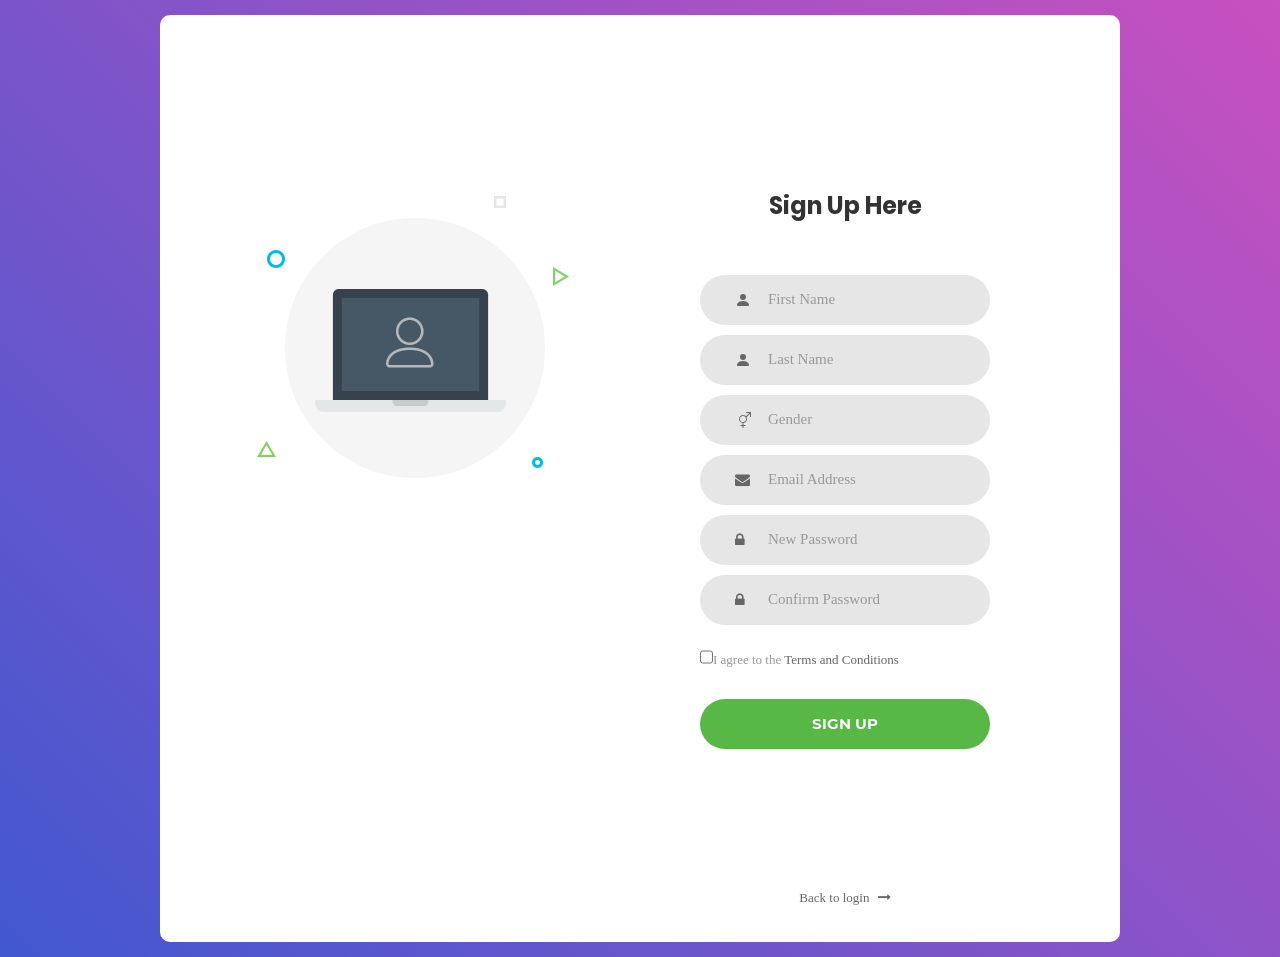
==== commit 8a6dfb2c: "Update signup.html" ====
--- a/signup.html
+++ b/signup.html
@@ -168,12 +168,12 @@
               >
             </div>
             <div class="container-login100-form-btn">
-              <a href="index.html" class="login100-form-btn">Sign Up</a>
+              <a href="homepage.html" class="login100-form-btn">Sign Up</a>
             </div>
 
 
             <div class="text-center p-t-136">
-              <a class="txt2" href="login.html">
+              <a class="txt2" href="index.html">
                 Back to login
                 <i class="fa fa-long-arrow-right m-l-5" aria-hidden="true"></i>
               </a>
